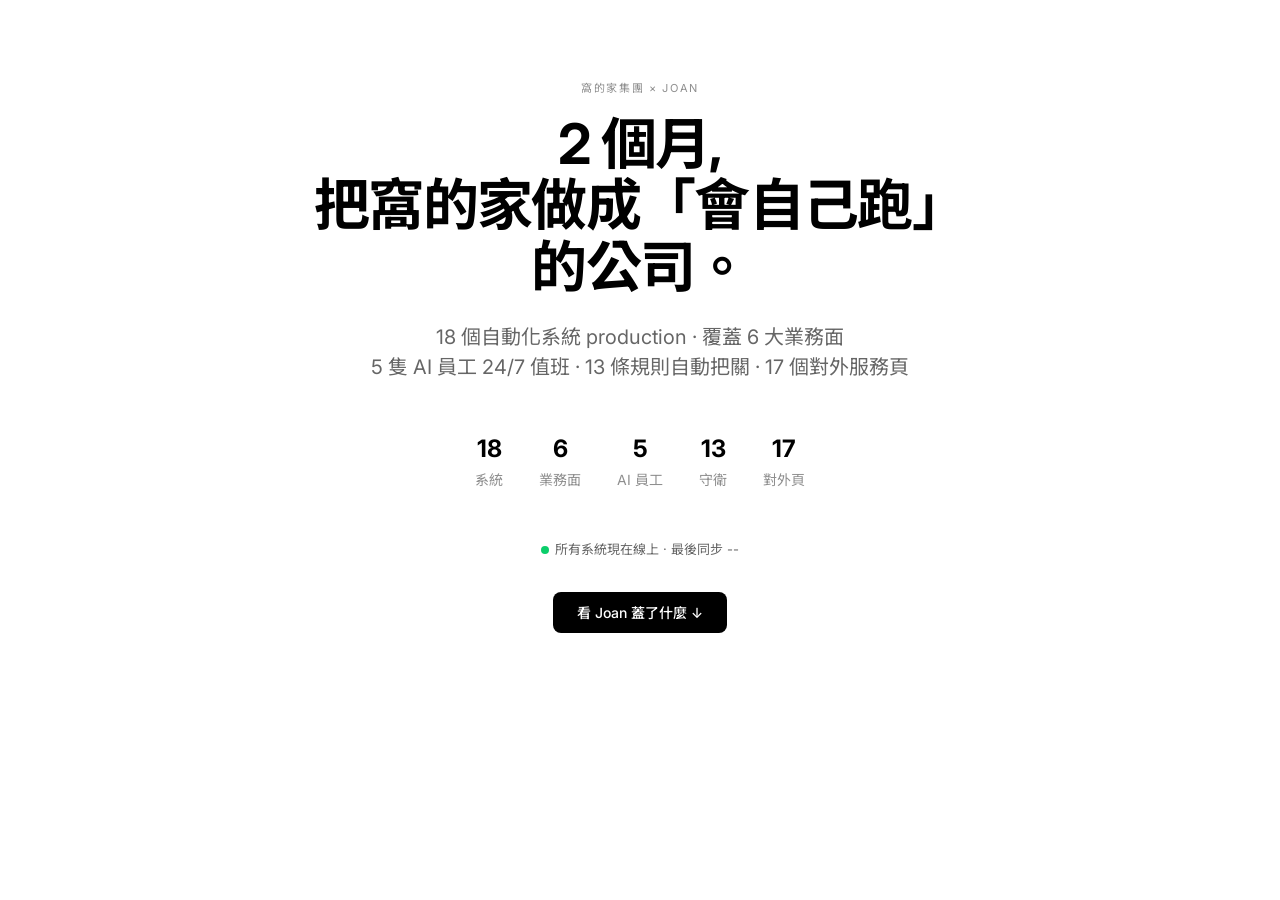
==== index.html @ 57a59235 "feat: hero section" ====
<!DOCTYPE html>
<html lang="zh-Hant">
<head>
  <meta charset="UTF-8" />
  <meta name="viewport" content="width=device-width, initial-scale=1.0" />
  <title>窩的家 × Joan — 2 個月把窩的家做成會自己跑的公司</title>
  <link rel="preconnect" href="https://fonts.googleapis.com" />
  <link rel="preconnect" href="https://fonts.gstatic.com" crossorigin />
  <link
    href="https://fonts.googleapis.com/css2?family=Inter:wght@400;500;600;700&family=Noto+Sans+TC:wght@400;500;700&display=swap"
    rel="stylesheet"
  />
  <link rel="stylesheet" href="assets/style.css" />
</head>
<body>

  <!-- ======================================================
       Section 1: Hero — 敘事開場
       ====================================================== -->
  <section id="hero">
    <div class="hero">
      <div class="kicker">窩的家集團 × Joan</div>
      <h1>2 個月,<br/>把窩的家做成「會自己跑」的公司。</h1>
      <p class="lead">
        18 個自動化系統 production · 覆蓋 6 大業務面<br/>
        5 隻 AI 員工 24/7 值班 · 13 條規則自動把關 · 17 個對外服務頁
      </p>
      <div class="hero-stats">
        <span><strong>18</strong> 系統</span>
        <span><strong>6</strong> 業務面</span>
        <span><strong>5</strong> AI 員工</span>
        <span><strong>13</strong> 守衛</span>
        <span><strong>17</strong> 對外頁</span>
      </div>
      <div class="hero-status" id="hero-status">
        <span class="dot dot-green"></span>所有系統現在線上 · 最後同步 <span id="last-sync">--</span>
      </div>
      <a href="#business-grid" class="cta-primary">看 Joan 蓋了什麼 ↓</a>
    </div>
  </section>

  <!-- ======================================================
       Section 2: Business Grid — 18 套系統分類展示
       ====================================================== -->
  <section id="business-grid">
    <!-- Task 3 fills this section -->
  </section>

  <!-- ======================================================
       Section 3: Ecosystem Map — 系統串接關係圖
       ====================================================== -->
  <section id="ecosystem-map">
    <!-- Task 4 fills this section -->
  </section>

  <!-- ======================================================
       Section 4: Core Infrastructure — 底層基礎設施說明
       ====================================================== -->
  <section id="core-infra">
    <!-- Task 5 fills this section -->
  </section>

  <!-- ======================================================
       Section 5: Timeline + Footer — 時間軸與頁尾
       ====================================================== -->
  <section id="timeline-footer">
    <!-- Task 6/7 fills this section -->
  </section>

  <script src="assets/app.js" defer></script>
</body>
</html>
---- assets/style.css ----
/* ============================================================
   Vercel Design Tokens — joan-automation-showcase
   ============================================================ */
:root {
  --bg-white: #FFFFFF;
  --bg-gray-50: #FAFAFA;
  --border: #EAEAEA;
  --text-muted: #8F8F8F;
  --text-light: #666666;
  --text-main: #171717;
  --text-emphasis: #000000;
  --accent: #0070F3;
  --success: #0CCE6B;
  --warning: #F5A623;
  --dark-bg: #0A0A0A;
  --dark-card: #1A1A1A;
  --dark-border: #2A2A2A;
}

/* ============================================================
   Reset
   ============================================================ */
* {
  box-sizing: border-box;
  margin: 0;
  padding: 0;
}

/* ============================================================
   Base
   ============================================================ */
body {
  font-family: 'Inter', 'Noto Sans TC', 'PingFang TC', sans-serif;
  color: var(--text-main);
  background: var(--bg-white);
  line-height: 1.6;
}

/* ============================================================
   Hero Section
   ============================================================ */
.hero { padding: 80px 60px; text-align: center; max-width: 800px; margin: 0 auto; }
.hero .kicker { font-size: 11px; letter-spacing: 0.15em; color: var(--text-muted); text-transform: uppercase; margin-bottom: 16px; }
.hero h1 { font-size: 56px; line-height: 1.1; letter-spacing: -0.03em; color: var(--text-emphasis); margin-bottom: 24px; font-weight: 700; }
.hero .lead { font-size: 20px; color: var(--text-light); margin-bottom: 48px; line-height: 1.5; }
.hero-stats { display: inline-flex; gap: 36px; font-size: 14px; color: var(--text-muted); margin-bottom: 48px; flex-wrap: wrap; justify-content: center; }
.hero-stats strong { color: var(--text-emphasis); font-size: 24px; display: block; }
.hero-status { font-size: 13px; color: var(--text-light); margin-bottom: 40px; }
.dot { display: inline-block; width: 8px; height: 8px; border-radius: 50%; margin-right: 6px; }
.dot-green { background: var(--success); }
.cta-primary { background: var(--text-emphasis); color: white; padding: 12px 24px; border-radius: 8px; text-decoration: none; font-size: 14px; font-weight: 500; }
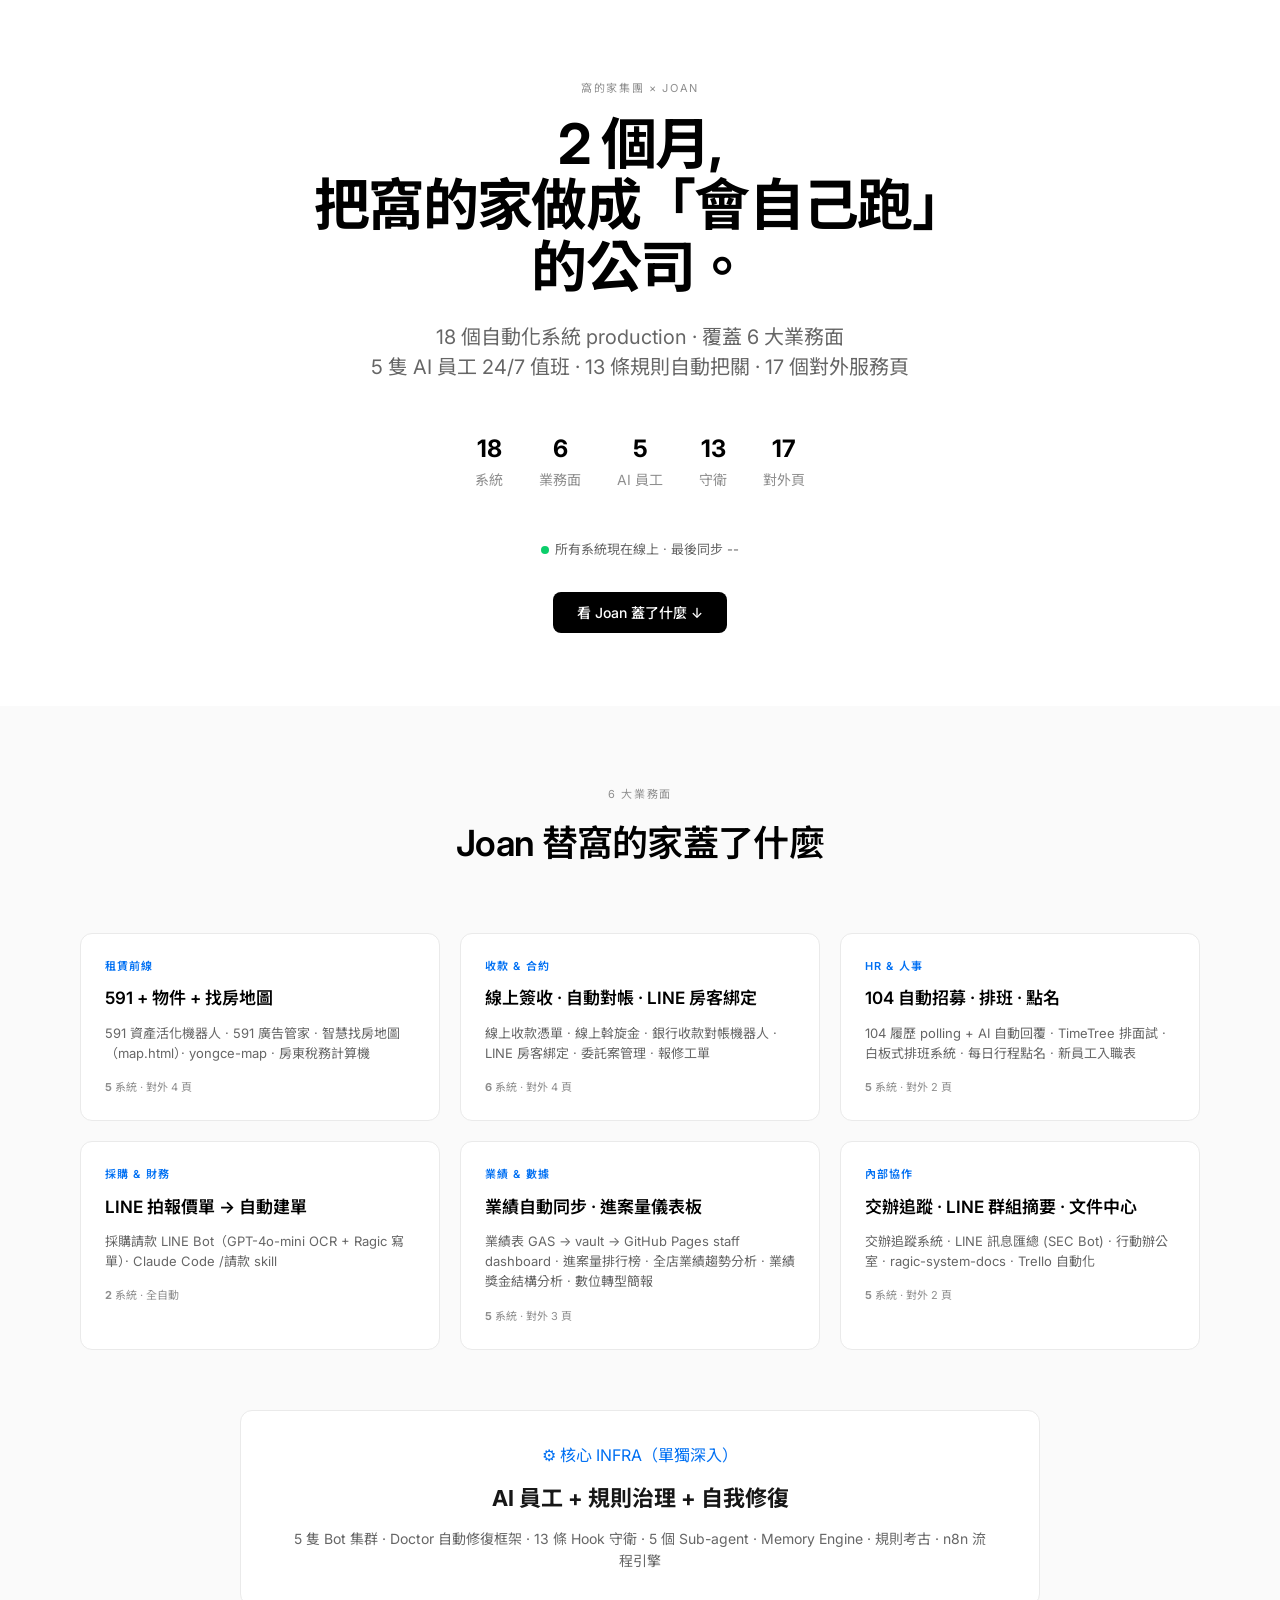
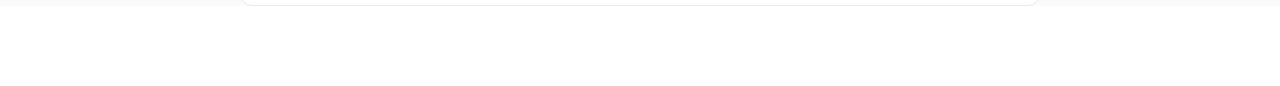
==== commit 223b1e08: "feat: 6 業務面 grid section Add section#business-grid with 6 biz-cards (rental/payment/hr/purchase/ per" ====
--- a/index.html
+++ b/index.html
@@ -42,8 +42,62 @@
   <!-- ======================================================
        Section 2: Business Grid — 18 套系統分類展示
        ====================================================== -->
-  <section id="business-grid">
-    <!-- Task 3 fills this section -->
+  <section id="business-grid" class="bg-gray-50">
+    <div class="section-header">
+      <div class="kicker">6 大業務面</div>
+      <h2>Joan 替窩的家蓋了什麼</h2>
+    </div>
+    <div class="grid-3col">
+
+      <a href="pages/rental.html" class="biz-card">
+        <div class="biz-label">租賃前線</div>
+        <h3>591 + 物件 + 找房地圖</h3>
+        <p>591 資產活化機器人 · 591 廣告管家 · 智慧找房地圖（map.html）· yongce-map · 房東稅務計算機</p>
+        <div class="biz-meta"><strong>5</strong> 系統 · 對外 4 頁</div>
+      </a>
+
+      <a href="pages/payment.html" class="biz-card">
+        <div class="biz-label">收款 &amp; 合約</div>
+        <h3>線上簽收 · 自動對帳 · LINE 房客綁定</h3>
+        <p>線上收款憑單 · 線上斡旋金 · 銀行收款對帳機器人 · LINE 房客綁定 · 委託案管理 · 報修工單</p>
+        <div class="biz-meta"><strong>6</strong> 系統 · 對外 4 頁</div>
+      </a>
+
+      <a href="pages/hr.html" class="biz-card">
+        <div class="biz-label">HR &amp; 人事</div>
+        <h3>104 自動招募 · 排班 · 點名</h3>
+        <p>104 履歷 polling + AI 自動回覆 · TimeTree 排面試 · 白板式排班系統 · 每日行程點名 · 新員工入職表</p>
+        <div class="biz-meta"><strong>5</strong> 系統 · 對外 2 頁</div>
+      </a>
+
+      <a href="pages/purchase.html" class="biz-card">
+        <div class="biz-label">採購 &amp; 財務</div>
+        <h3>LINE 拍報價單 → 自動建單</h3>
+        <p>採購請款 LINE Bot（GPT-4o-mini OCR + Ragic 寫單）· Claude Code /請款 skill</p>
+        <div class="biz-meta"><strong>2</strong> 系統 · 全自動</div>
+      </a>
+
+      <a href="pages/performance.html" class="biz-card">
+        <div class="biz-label">業績 &amp; 數據</div>
+        <h3>業績自動同步 · 進案量儀表板</h3>
+        <p>業績表 GAS → vault → GitHub Pages staff dashboard · 進案量排行榜 · 全店業績趨勢分析 · 業績獎金結構分析 · 數位轉型簡報</p>
+        <div class="biz-meta"><strong>5</strong> 系統 · 對外 3 頁</div>
+      </a>
+
+      <a href="pages/collab.html" class="biz-card">
+        <div class="biz-label">內部協作</div>
+        <h3>交辦追蹤 · LINE 群組摘要 · 文件中心</h3>
+        <p>交辦追蹤系統 · LINE 訊息匯總 (SEC Bot) · 行動辦公室 · ragic-system-docs · Trello 自動化</p>
+        <div class="biz-meta"><strong>5</strong> 系統 · 對外 2 頁</div>
+      </a>
+
+    </div>
+
+    <div class="infra-callout">
+      <div class="kicker accent">⚙ 核心 INFRA（單獨深入）</div>
+      <h3>AI 員工 + 規則治理 + 自我修復</h3>
+      <p>5 隻 Bot 集群 · Doctor 自動修復框架 · 13 條 Hook 守衛 · 5 個 Sub-agent · Memory Engine · 規則考古 · n8n 流程引擎</p>
+    </div>
   </section>
 
   <!-- ======================================================
--- a/assets/style.css
+++ b/assets/style.css
@@ -49,3 +49,22 @@
 .dot { display: inline-block; width: 8px; height: 8px; border-radius: 50%; margin-right: 6px; }
 .dot-green { background: var(--success); }
 .cta-primary { background: var(--text-emphasis); color: white; padding: 12px 24px; border-radius: 8px; text-decoration: none; font-size: 14px; font-weight: 500; }
+
+/* ============================================================
+   Business Grid Section
+   ============================================================ */
+.bg-gray-50 { background: var(--bg-gray-50); }
+.section-header { text-align: center; margin-bottom: 60px; padding-top: 80px; }
+.section-header .kicker { font-size: 11px; letter-spacing: 0.15em; color: var(--text-muted); text-transform: uppercase; margin-bottom: 12px; }
+.section-header h2 { font-size: 36px; letter-spacing: -0.02em; color: var(--text-emphasis); font-weight: 600; }
+.grid-3col { display: grid; grid-template-columns: repeat(3, 1fr); gap: 20px; max-width: 1200px; margin: 0 auto; padding: 0 40px; }
+.biz-card { background: var(--bg-white); border: 1px solid var(--border); border-radius: 12px; padding: 24px; text-decoration: none; color: inherit; transition: all 0.2s; display: block; }
+.biz-card:hover { box-shadow: 0 8px 24px rgba(0,0,0,0.06); transform: translateY(-2px); }
+.biz-label { font-size: 11px; letter-spacing: 0.1em; color: var(--accent); text-transform: uppercase; font-weight: 600; margin-bottom: 10px; }
+.biz-card h3 { font-size: 17px; color: var(--text-emphasis); margin-bottom: 10px; font-weight: 600; }
+.biz-card p { font-size: 13px; color: var(--text-light); line-height: 1.55; margin-bottom: 16px; }
+.biz-meta { font-size: 11px; color: var(--text-muted); }
+.infra-callout { max-width: 800px; margin: 60px auto 80px auto; padding: 32px 48px; background: var(--bg-white); border: 1px solid var(--border); border-radius: 12px; text-align: center; }
+.infra-callout .accent { color: var(--accent); }
+.infra-callout h3 { font-size: 22px; margin: 12px 0; }
+.infra-callout p { font-size: 14px; color: var(--text-light); }
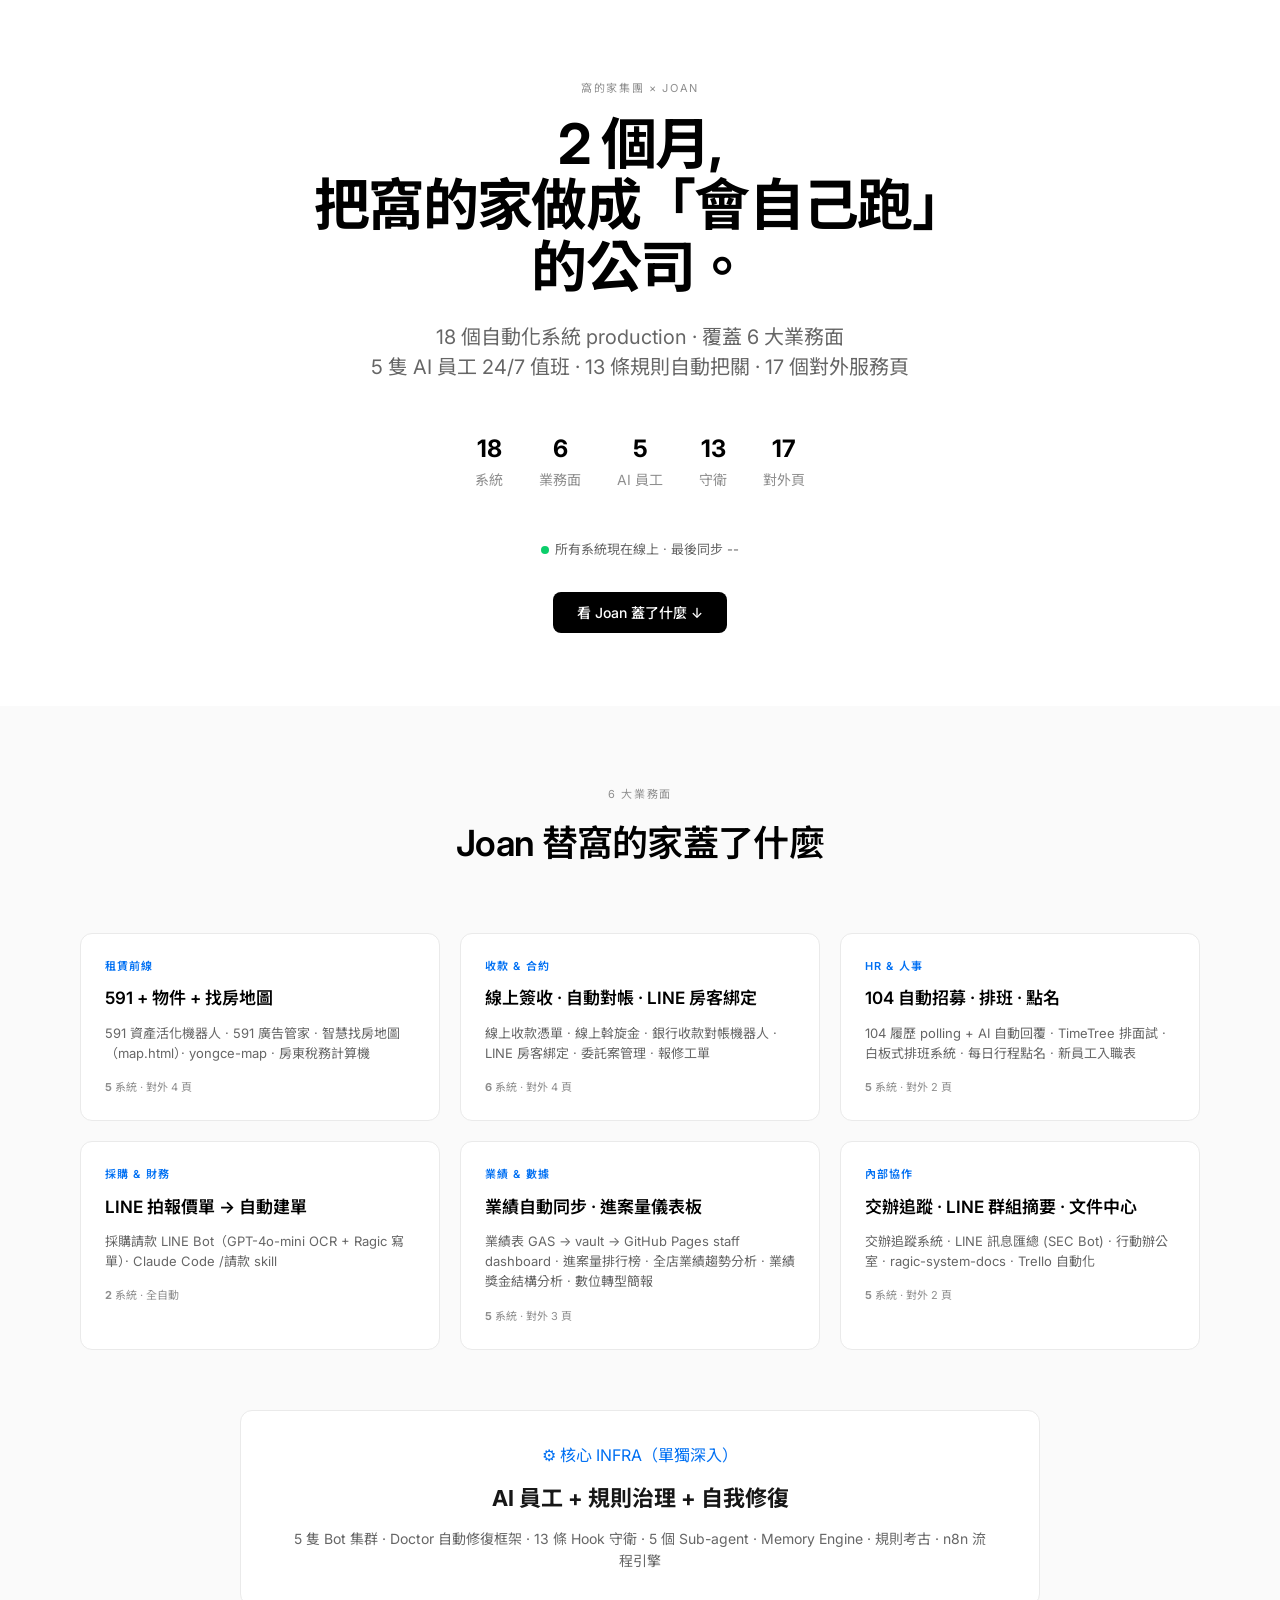
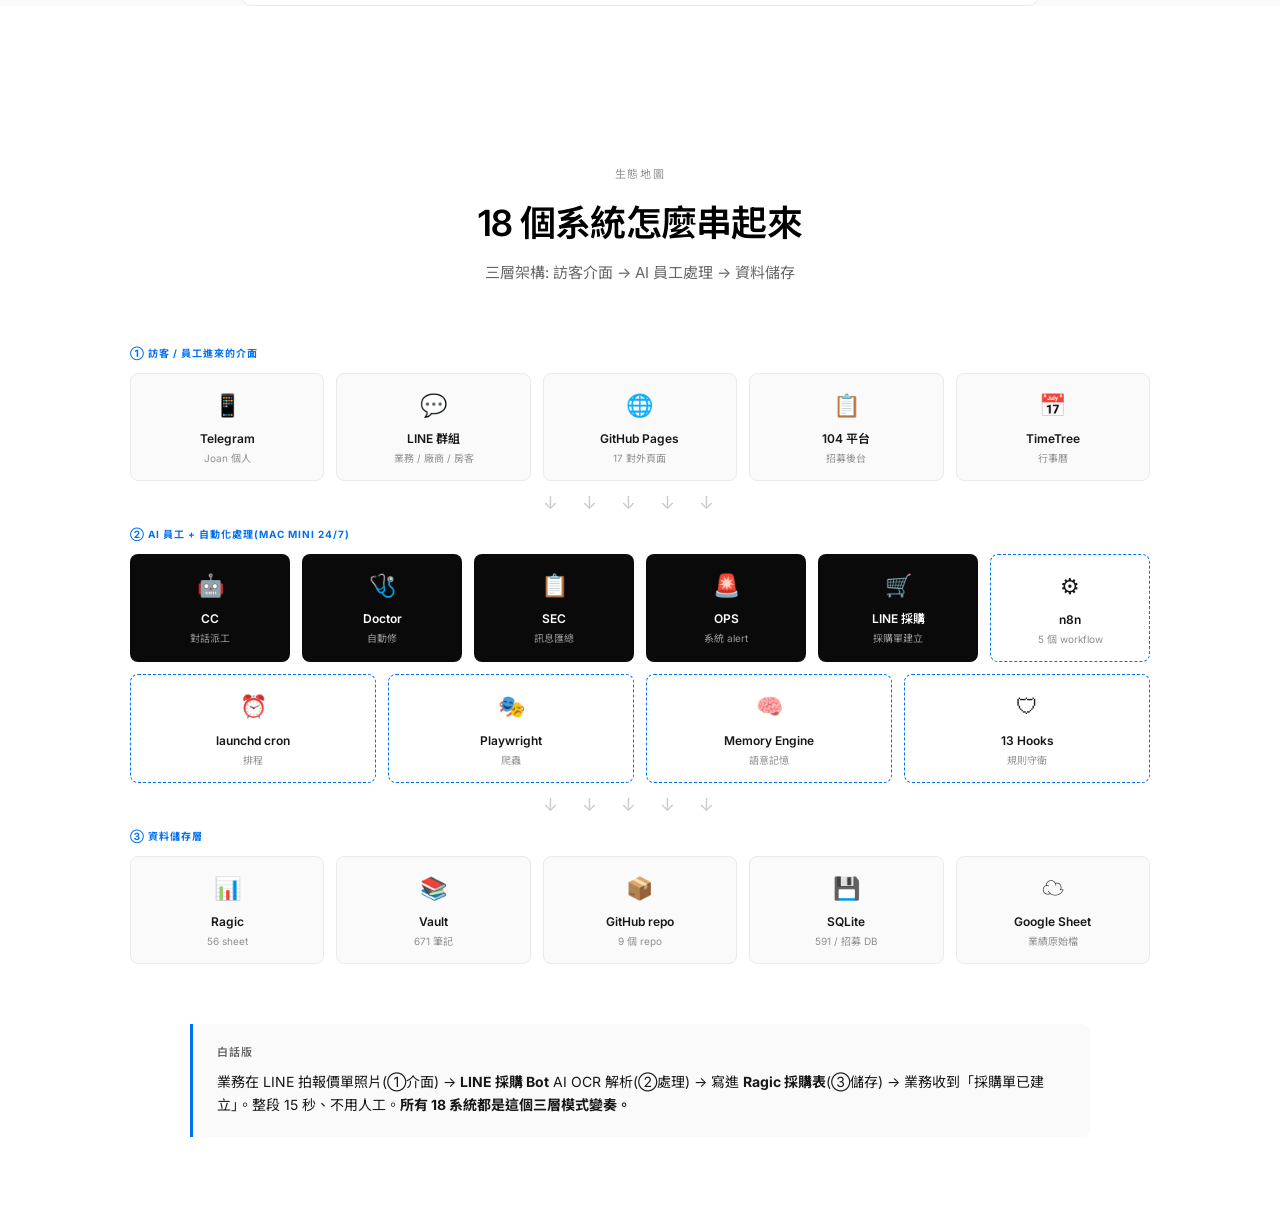
==== commit 7ac23672: "feat: 生態地圖 section（三層架構）" ====
--- a/index.html
+++ b/index.html
@@ -104,7 +104,60 @@
        Section 3: Ecosystem Map — 系統串接關係圖
        ====================================================== -->
   <section id="ecosystem-map">
-    <!-- Task 4 fills this section -->
+    <div class="section-header">
+      <div class="kicker">生態地圖</div>
+      <h2>18 個系統怎麼串起來</h2>
+      <p class="section-sub">三層架構: 訪客介面 → AI 員工處理 → 資料儲存</p>
+    </div>
+
+    <div class="ecosys-layer">
+      <div class="layer-label">① 訪客 / 員工進來的介面</div>
+      <div class="grid-5col">
+        <div class="node light"><div class="icon">📱</div><div class="name">Telegram</div><div class="desc">Joan 個人</div></div>
+        <div class="node light"><div class="icon">💬</div><div class="name">LINE 群組</div><div class="desc">業務 / 廠商 / 房客</div></div>
+        <div class="node light"><div class="icon">🌐</div><div class="name">GitHub Pages</div><div class="desc">17 對外頁面</div></div>
+        <div class="node light"><div class="icon">📋</div><div class="name">104 平台</div><div class="desc">招募後台</div></div>
+        <div class="node light"><div class="icon">📅</div><div class="name">TimeTree</div><div class="desc">行事曆</div></div>
+      </div>
+    </div>
+
+    <div class="layer-arrow">↓↓↓↓↓</div>
+
+    <div class="ecosys-layer">
+      <div class="layer-label">② AI 員工 + 自動化處理(Mac Mini 24/7)</div>
+      <div class="grid-6col">
+        <div class="node dark"><div class="icon">🤖</div><div class="name">CC</div><div class="desc">對話派工</div></div>
+        <div class="node dark"><div class="icon">🩺</div><div class="name">Doctor</div><div class="desc">自動修</div></div>
+        <div class="node dark"><div class="icon">📋</div><div class="name">SEC</div><div class="desc">訊息匯總</div></div>
+        <div class="node dark"><div class="icon">🚨</div><div class="name">OPS</div><div class="desc">系統 alert</div></div>
+        <div class="node dark"><div class="icon">🛒</div><div class="name">LINE 採購</div><div class="desc">採購單建立</div></div>
+        <div class="node dashed"><div class="icon">⚙</div><div class="name">n8n</div><div class="desc">5 個 workflow</div></div>
+      </div>
+      <div class="grid-4col" style="margin-top:12px">
+        <div class="node dashed"><div class="icon">⏰</div><div class="name">launchd cron</div><div class="desc">排程</div></div>
+        <div class="node dashed"><div class="icon">🎭</div><div class="name">Playwright</div><div class="desc">爬蟲</div></div>
+        <div class="node dashed"><div class="icon">🧠</div><div class="name">Memory Engine</div><div class="desc">語意記憶</div></div>
+        <div class="node dashed"><div class="icon">🛡</div><div class="name">13 Hooks</div><div class="desc">規則守衛</div></div>
+      </div>
+    </div>
+
+    <div class="layer-arrow">↓↓↓↓↓</div>
+
+    <div class="ecosys-layer">
+      <div class="layer-label">③ 資料儲存層</div>
+      <div class="grid-5col">
+        <div class="node light"><div class="icon">📊</div><div class="name">Ragic</div><div class="desc">56 sheet</div></div>
+        <div class="node light"><div class="icon">📚</div><div class="name">Vault</div><div class="desc">671 筆記</div></div>
+        <div class="node light"><div class="icon">📦</div><div class="name">GitHub repo</div><div class="desc">9 個 repo</div></div>
+        <div class="node light"><div class="icon">💾</div><div class="name">SQLite</div><div class="desc">591 / 招募 DB</div></div>
+        <div class="node light"><div class="icon">☁</div><div class="name">Google Sheet</div><div class="desc">業績原始檔</div></div>
+      </div>
+    </div>
+
+    <div class="example-callout">
+      <div class="kicker">白話版</div>
+      <p>業務在 LINE 拍報價單照片(①介面) → <strong>LINE 採購 Bot</strong> AI OCR 解析(②處理) → 寫進 <strong>Ragic 採購表</strong>(③儲存) → 業務收到「採購單已建立」。整段 15 秒、不用人工。<strong>所有 18 系統都是這個三層模式變奏。</strong></p>
+    </div>
   </section>
 
   <!-- ======================================================
--- a/assets/style.css
+++ b/assets/style.css
@@ -68,3 +68,25 @@
 .infra-callout .accent { color: var(--accent); }
 .infra-callout h3 { font-size: 22px; margin: 12px 0; }
 .infra-callout p { font-size: 14px; color: var(--text-light); }
+
+/* ============================================================
+   Ecosystem Map Section
+   ============================================================ */
+.ecosys-layer { max-width: 1100px; margin: 0 auto 8px auto; padding: 0 40px; }
+.layer-label { font-size: 10px; letter-spacing: 0.1em; color: var(--accent); text-transform: uppercase; font-weight: 700; margin-bottom: 12px; }
+.grid-5col { display: grid; grid-template-columns: repeat(5, 1fr); gap: 12px; }
+.grid-6col { display: grid; grid-template-columns: repeat(6, 1fr); gap: 12px; }
+.grid-4col { display: grid; grid-template-columns: repeat(4, 1fr); gap: 12px; }
+.node { border-radius: 8px; padding: 14px; text-align: center; }
+.node.light { background: var(--bg-gray-50); border: 1px solid var(--border); }
+.node.dark { background: var(--dark-bg); color: white; }
+.node.dashed { background: var(--bg-white); border: 1px dashed var(--accent); }
+.node .icon { font-size: 22px; }
+.node .name { font-size: 12px; font-weight: 600; margin-top: 6px; }
+.node .desc { font-size: 10px; color: var(--text-muted); margin-top: 2px; }
+.node.dark .desc { color: #999; }
+.layer-arrow { text-align: center; color: #ccc; font-size: 18px; letter-spacing: 24px; margin: 8px 0; }
+.example-callout { max-width: 900px; margin: 60px auto 80px auto; background: var(--bg-gray-50); border-left: 3px solid var(--accent); padding: 20px 24px; border-radius: 0 8px 8px 0; }
+.example-callout .kicker { font-size: 11px; letter-spacing: 0.08em; color: var(--text-light); text-transform: uppercase; font-weight: 600; margin-bottom: 8px; }
+.example-callout p { font-size: 14px; color: var(--text-main); line-height: 1.7; }
+.section-sub { font-size: 15px; color: var(--text-light); margin-top: 8px; }
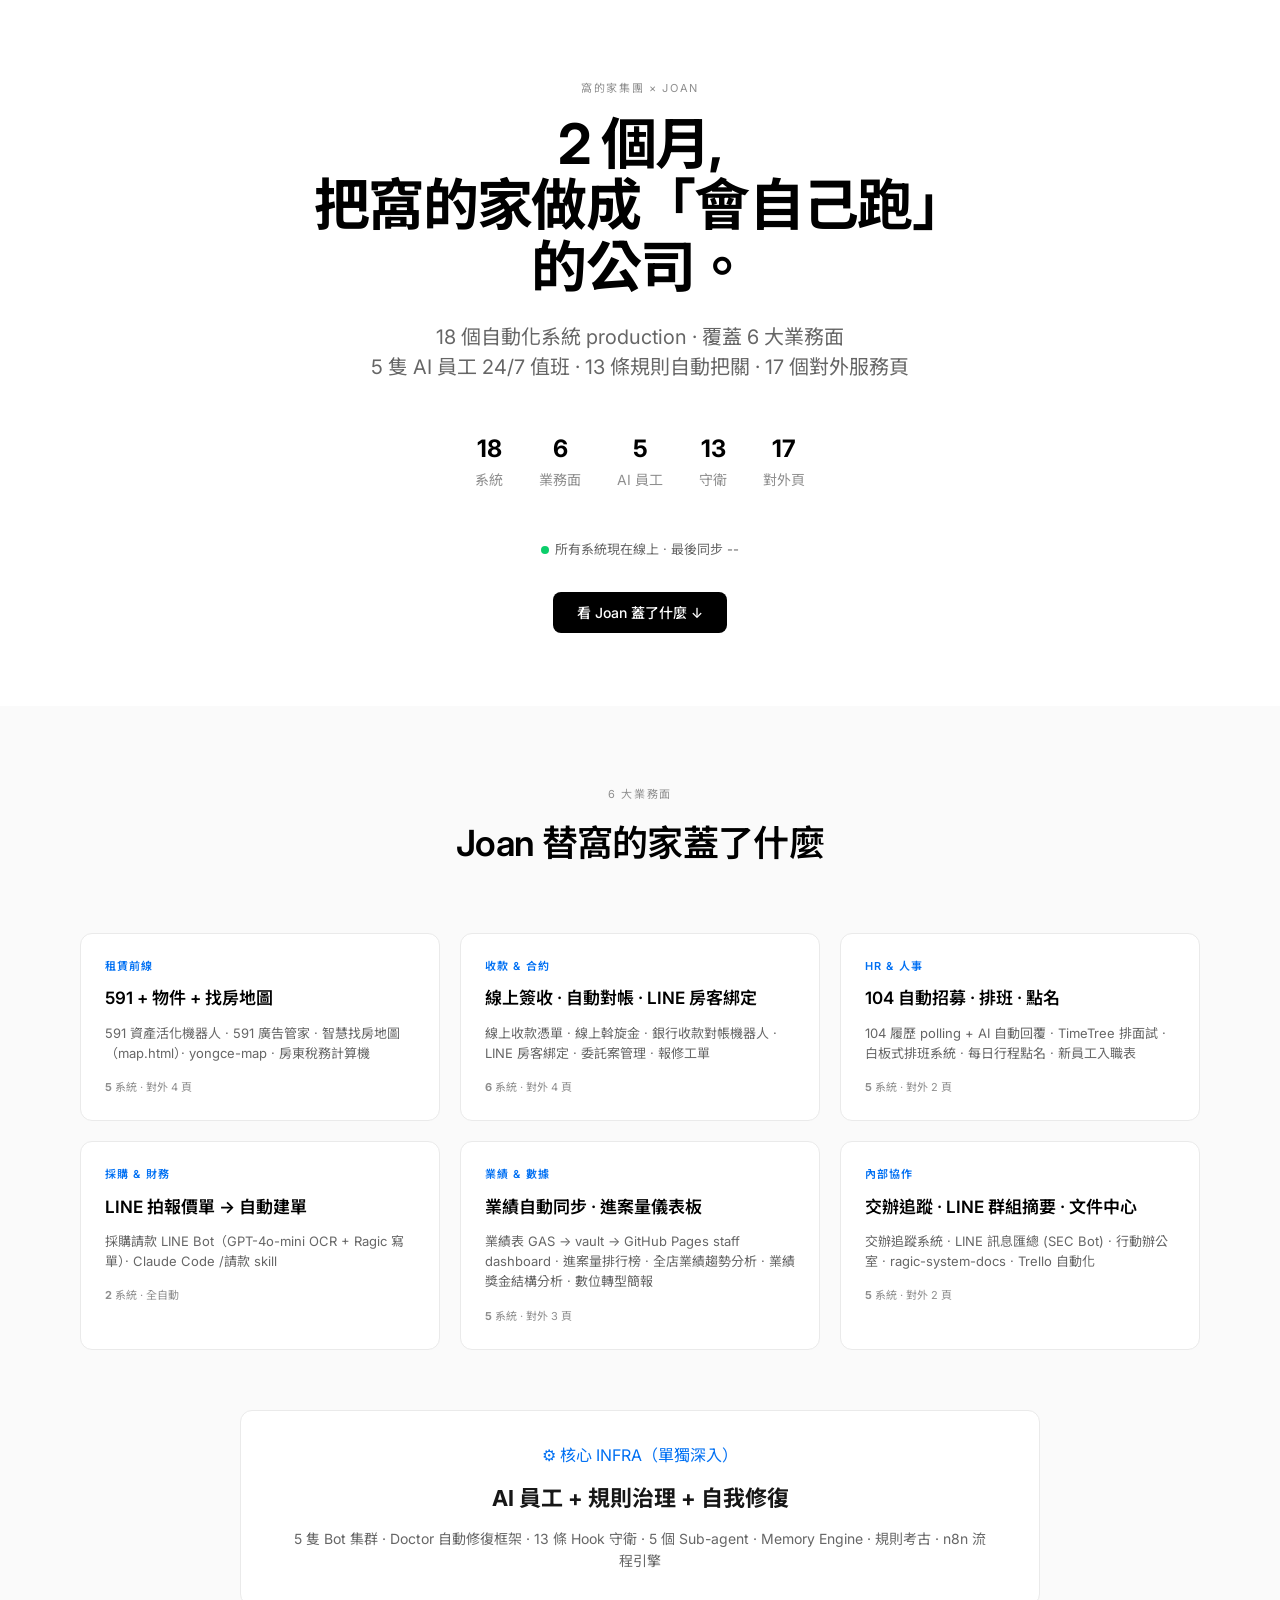
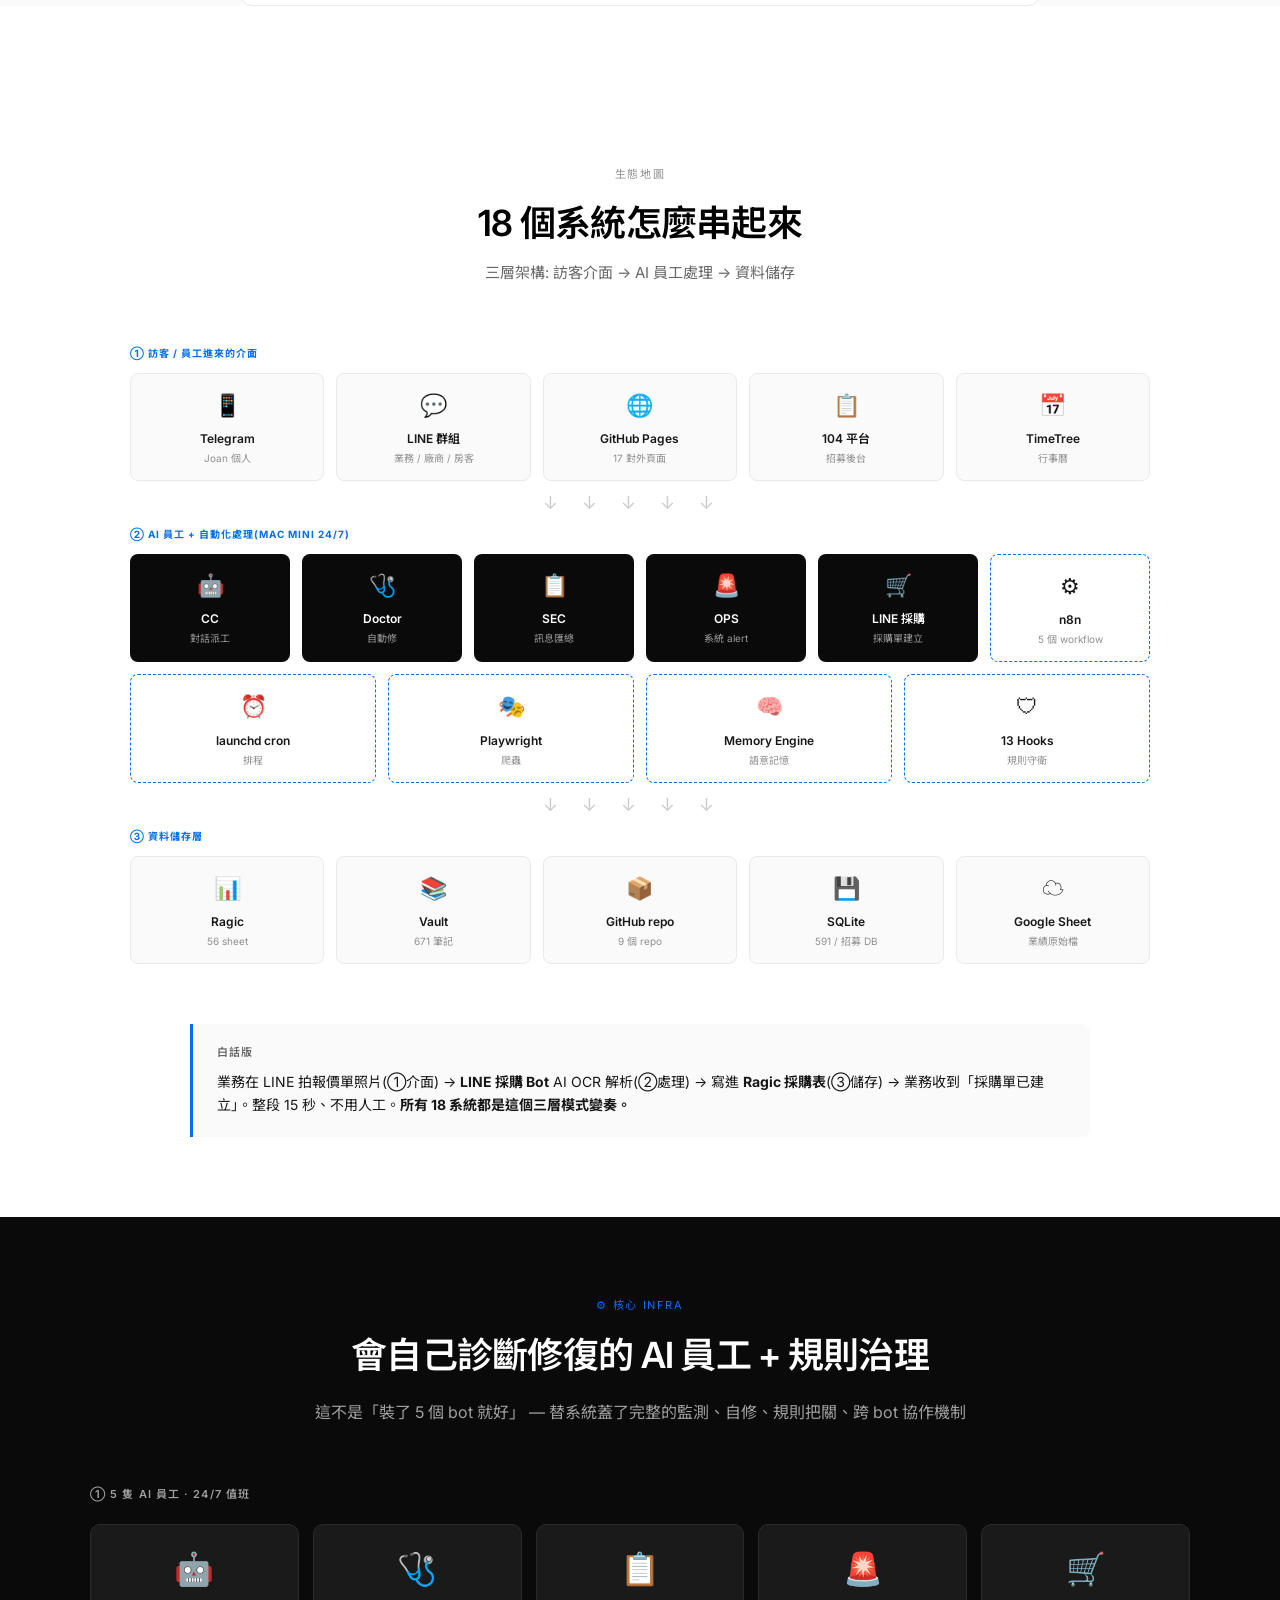
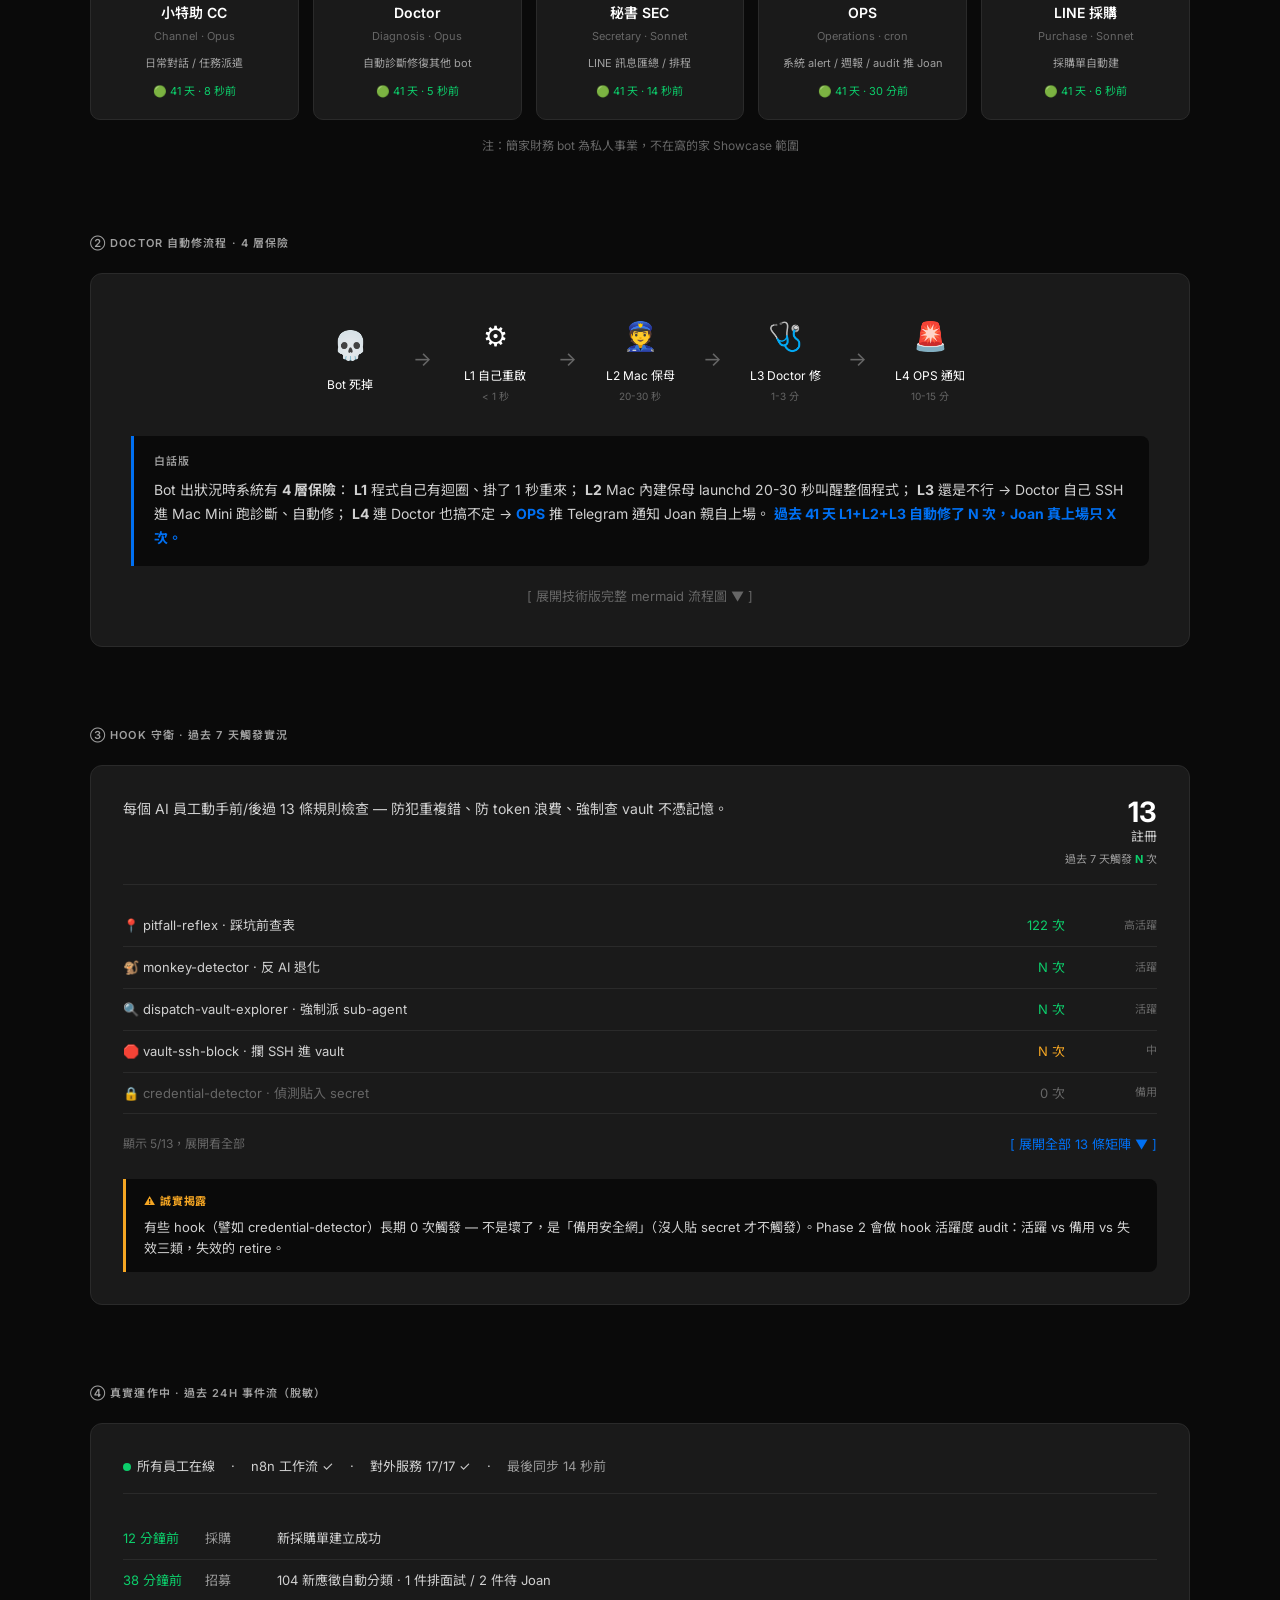
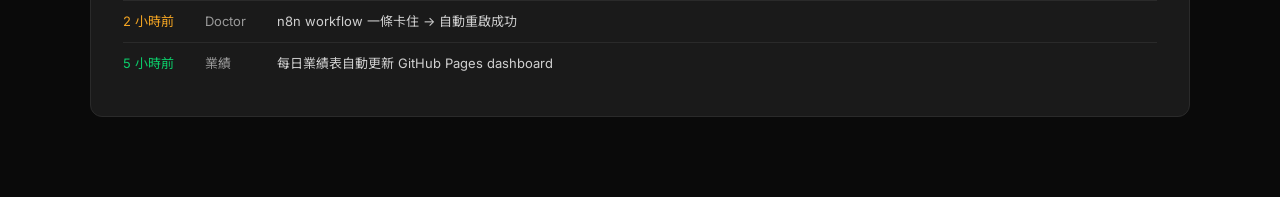
==== commit c3c4b902: "feat: 暗色核心 Infra section（4 子區塊）" ====
--- a/index.html
+++ b/index.html
@@ -163,8 +163,209 @@
   <!-- ======================================================
        Section 4: Core Infrastructure — 底層基礎設施說明
        ====================================================== -->
-  <section id="core-infra">
-    <!-- Task 5 fills this section -->
+  <section id="core-infra" class="core-infra">
+    <div class="infra-section-header">
+      <div class="kicker infra-kicker">⚙ 核心 INFRA</div>
+      <h2 class="infra-title">會自己診斷修復的 AI 員工 + 規則治理</h2>
+      <p class="infra-subtitle">這不是「裝了 5 個 bot 就好」 — 替系統蓋了完整的監測、自修、規則把關、跨 bot 協作機制</p>
+    </div>
+
+    <!-- ① 5 隻 AI 員工 · 24/7 值班 -->
+    <div class="infra-block">
+      <div class="infra-block-label">① 5 隻 AI 員工 · 24/7 值班</div>
+      <div class="worker-grid">
+
+        <div class="worker-card">
+          <div class="worker-emoji">🤖</div>
+          <div class="worker-name">小特助 CC</div>
+          <div class="worker-role">Channel · Opus</div>
+          <div class="worker-desc">日常對話 / 任務派遣</div>
+          <div class="worker-status">🟢 41 天 · 8 秒前</div>
+        </div>
+
+        <div class="worker-card">
+          <div class="worker-emoji">🩺</div>
+          <div class="worker-name">Doctor</div>
+          <div class="worker-role">Diagnosis · Opus</div>
+          <div class="worker-desc">自動診斷修復其他 bot</div>
+          <div class="worker-status">🟢 41 天 · 5 秒前</div>
+        </div>
+
+        <div class="worker-card">
+          <div class="worker-emoji">📋</div>
+          <div class="worker-name">秘書 SEC</div>
+          <div class="worker-role">Secretary · Sonnet</div>
+          <div class="worker-desc">LINE 訊息匯總 / 排程</div>
+          <div class="worker-status">🟢 41 天 · 14 秒前</div>
+        </div>
+
+        <div class="worker-card">
+          <div class="worker-emoji">🚨</div>
+          <div class="worker-name">OPS</div>
+          <div class="worker-role">Operations · cron</div>
+          <div class="worker-desc">系統 alert / 週報 / audit 推 Joan</div>
+          <div class="worker-status">🟢 41 天 · 30 分前</div>
+        </div>
+
+        <div class="worker-card">
+          <div class="worker-emoji">🛒</div>
+          <div class="worker-name">LINE 採購</div>
+          <div class="worker-role">Purchase · Sonnet</div>
+          <div class="worker-desc">採購單自動建</div>
+          <div class="worker-status">🟢 41 天 · 6 秒前</div>
+        </div>
+
+      </div>
+      <div class="worker-note">注：簡家財務 bot 為私人事業，不在窩的家 Showcase 範圍</div>
+    </div>
+
+    <!-- ② Doctor 自動修流程 · 4 層保險 -->
+    <div class="infra-block">
+      <div class="infra-block-label">② Doctor 自動修流程 · 4 層保險</div>
+      <div class="doctor-flow">
+        <div class="doctor-flow-steps">
+
+          <div class="flow-step">
+            <div class="flow-icon">💀</div>
+            <div class="flow-name">Bot 死掉</div>
+          </div>
+          <div class="flow-arrow">→</div>
+          <div class="flow-step">
+            <div class="flow-icon">⚙</div>
+            <div class="flow-name">L1 自己重啟</div>
+            <div class="flow-time">&lt; 1 秒</div>
+          </div>
+          <div class="flow-arrow">→</div>
+          <div class="flow-step">
+            <div class="flow-icon">👮</div>
+            <div class="flow-name">L2 Mac 保母</div>
+            <div class="flow-time">20-30 秒</div>
+          </div>
+          <div class="flow-arrow">→</div>
+          <div class="flow-step">
+            <div class="flow-icon">🩺</div>
+            <div class="flow-name">L3 Doctor 修</div>
+            <div class="flow-time">1-3 分</div>
+          </div>
+          <div class="flow-arrow">→</div>
+          <div class="flow-step">
+            <div class="flow-icon">🚨</div>
+            <div class="flow-name">L4 OPS 通知</div>
+            <div class="flow-time">10-15 分</div>
+          </div>
+
+        </div>
+
+        <div class="doctor-callout">
+          <div class="callout-label">白話版</div>
+          Bot 出狀況時系統有 <strong>4 層保險</strong>：
+          <strong>L1</strong> 程式自己有迴圈、掛了 1 秒重來；
+          <strong>L2</strong> Mac 內建保母 launchd 20-30 秒叫醒整個程式；
+          <strong>L3</strong> 還是不行 → Doctor 自己 SSH 進 Mac Mini 跑診斷、自動修；
+          <strong>L4</strong> 連 Doctor 也搞不定 → <strong class="accent-text">OPS</strong> 推 Telegram 通知 Joan 親自上場。
+          <strong class="accent-text">過去 41 天 L1+L2+L3 自動修了 N 次，Joan 真上場只 X 次。</strong>
+        </div>
+
+        <div class="expand-hint">[ 展開技術版完整 mermaid 流程圖 ▼ ]</div>
+      </div>
+    </div>
+
+    <!-- ③ Hook 守衛 · 過去 7 天觸發實況 -->
+    <div class="infra-block">
+      <div class="infra-block-label">③ Hook 守衛 · 過去 7 天觸發實況</div>
+      <div class="hook-section">
+
+        <div class="hook-section-top">
+          <p class="hook-desc">每個 AI 員工動手前/後過 13 條規則檢查 — 防犯重複錯、防 token 浪費、強制查 vault 不憑記憶。</p>
+          <div class="hook-count-box">
+            <div class="hook-count-num">13</div>
+            <div class="hook-count-label">註冊</div>
+            <div class="hook-count-sub">過去 7 天觸發 <strong class="success-text">N</strong> 次</div>
+          </div>
+        </div>
+
+        <div class="hook-list">
+          <div class="hook-row">
+            <span class="hook-name">📍 pitfall-reflex · 踩坑前查表</span>
+            <span class="hook-hits success-text">122 次</span>
+            <span class="hook-level">高活躍</span>
+          </div>
+          <div class="hook-row">
+            <span class="hook-name">🐒 monkey-detector · 反 AI 退化</span>
+            <span class="hook-hits success-text">N 次</span>
+            <span class="hook-level">活躍</span>
+          </div>
+          <div class="hook-row">
+            <span class="hook-name">🔍 dispatch-vault-explorer · 強制派 sub-agent</span>
+            <span class="hook-hits success-text">N 次</span>
+            <span class="hook-level">活躍</span>
+          </div>
+          <div class="hook-row">
+            <span class="hook-name">🛑 vault-ssh-block · 攔 SSH 進 vault</span>
+            <span class="hook-hits warning-text">N 次</span>
+            <span class="hook-level">中</span>
+          </div>
+          <div class="hook-row hook-row-dim">
+            <span class="hook-name">🔒 credential-detector · 偵測貼入 secret</span>
+            <span class="hook-hits">0 次</span>
+            <span class="hook-level">備用</span>
+          </div>
+        </div>
+
+        <div class="hook-footer">
+          <span>顯示 5/13，展開看全部</span>
+          <span class="expand-hint">[ 展開全部 13 條矩陣 ▼ ]</span>
+        </div>
+
+        <div class="hook-warning">
+          <strong class="warning-label">⚠ 誠實揭露</strong>
+          有些 hook（譬如 credential-detector）長期 0 次觸發 — 不是壞了，是「備用安全網」（沒人貼 secret 才不觸發）。Phase 2 會做 hook 活躍度 audit：活躍 vs 備用 vs 失效三類，失效的 retire。
+        </div>
+
+      </div>
+    </div>
+
+    <!-- ④ 真實運作中 · 過去 24h 事件流（脫敏） -->
+    <div class="infra-block infra-block-last">
+      <div class="infra-block-label">④ 真實運作中 · 過去 24h 事件流（脫敏）</div>
+      <div class="heartbeat-section">
+
+        <div class="heartbeat-status-bar">
+          <span><span class="dot dot-green"></span>所有員工在線</span>
+          <span>·</span>
+          <span>n8n 工作流 ✓</span>
+          <span>·</span>
+          <span>對外服務 17/17 ✓</span>
+          <span>·</span>
+          <span class="muted-text">最後同步 14 秒前</span>
+        </div>
+
+        <div class="event-list">
+          <div class="event-row">
+            <span class="event-time success-text">12 分鐘前</span>
+            <span class="event-source">採購</span>
+            <span class="event-desc">新採購單建立成功</span>
+          </div>
+          <div class="event-row">
+            <span class="event-time success-text">38 分鐘前</span>
+            <span class="event-source">招募</span>
+            <span class="event-desc">104 新應徵自動分類 · 1 件排面試 / 2 件待 Joan</span>
+          </div>
+          <div class="event-row">
+            <span class="event-time warning-text">2 小時前</span>
+            <span class="event-source">Doctor</span>
+            <span class="event-desc">n8n workflow 一條卡住 → 自動重啟成功</span>
+          </div>
+          <div class="event-row event-row-last">
+            <span class="event-time success-text">5 小時前</span>
+            <span class="event-source">業績</span>
+            <span class="event-desc">每日業績表自動更新 GitHub Pages dashboard</span>
+          </div>
+        </div>
+
+      </div>
+    </div>
+
   </section>
 
   <!-- ======================================================
--- a/assets/style.css
+++ b/assets/style.css
@@ -90,3 +90,312 @@
 .example-callout .kicker { font-size: 11px; letter-spacing: 0.08em; color: var(--text-light); text-transform: uppercase; font-weight: 600; margin-bottom: 8px; }
 .example-callout p { font-size: 14px; color: var(--text-main); line-height: 1.7; }
 .section-sub { font-size: 15px; color: var(--text-light); margin-top: 8px; }
+
+/* ============================================================
+   Core Infra Section (Section 4) — 暗色底
+   ============================================================ */
+
+/* Section 容器 */
+.core-infra {
+  background: var(--dark-bg);
+  color: #fff;
+  padding: 80px 40px;
+}
+
+/* 標題區 */
+.infra-section-header {
+  text-align: center;
+  margin-bottom: 60px;
+}
+.infra-kicker {
+  font-size: 11px;
+  letter-spacing: 0.15em;
+  color: var(--accent);
+  text-transform: uppercase;
+  margin-bottom: 12px;
+}
+.infra-title {
+  font-size: 36px;
+  letter-spacing: -0.02em;
+  color: #fff;
+  margin: 0 0 16px 0;
+  font-weight: 600;
+}
+.infra-subtitle {
+  font-size: 16px;
+  color: #a0a0a0;
+  max-width: 680px;
+  margin: 0 auto;
+}
+
+/* 每個子區塊容器 */
+.infra-block {
+  max-width: 1100px;
+  margin: 0 auto 80px auto;
+}
+.infra-block-last {
+  margin-bottom: 0;
+}
+.infra-block-label {
+  font-size: 11px;
+  color: #a0a0a0;
+  letter-spacing: 0.1em;
+  text-transform: uppercase;
+  font-weight: 600;
+  margin-bottom: 20px;
+}
+
+/* ① Worker Grid */
+.worker-grid {
+  display: grid;
+  grid-template-columns: repeat(5, 1fr);
+  gap: 14px;
+}
+.worker-card {
+  background: var(--dark-card);
+  border: 1px solid var(--dark-border);
+  border-radius: 10px;
+  padding: 18px;
+  text-align: center;
+}
+.worker-emoji {
+  font-size: 32px;
+  margin-bottom: 8px;
+}
+.worker-name {
+  font-size: 14px;
+  font-weight: 600;
+  color: #fff;
+  margin-bottom: 4px;
+}
+.worker-role {
+  font-size: 11px;
+  color: #666;
+  margin-bottom: 10px;
+}
+.worker-desc {
+  font-size: 11px;
+  color: #a0a0a0;
+  line-height: 1.4;
+}
+.worker-status {
+  margin-top: 12px;
+  font-size: 11px;
+  color: var(--success);
+}
+.worker-note {
+  margin-top: 16px;
+  font-size: 12px;
+  color: #666;
+  text-align: center;
+}
+
+/* ② Doctor Flow */
+.doctor-flow {
+  background: var(--dark-card);
+  border: 1px solid var(--dark-border);
+  border-radius: 12px;
+  padding: 40px;
+}
+.doctor-flow-steps {
+  display: flex;
+  align-items: center;
+  justify-content: center;
+  gap: 18px;
+  margin-bottom: 32px;
+  flex-wrap: wrap;
+}
+.flow-step {
+  text-align: center;
+  min-width: 90px;
+}
+.flow-icon {
+  font-size: 28px;
+}
+.flow-name {
+  margin-top: 8px;
+  font-size: 12px;
+  color: #fff;
+}
+.flow-time {
+  font-size: 10px;
+  color: #666;
+  margin-top: 2px;
+}
+.flow-arrow {
+  color: #666;
+  font-size: 20px;
+}
+.doctor-callout {
+  background: var(--dark-bg);
+  border-left: 3px solid var(--accent);
+  border-radius: 0 8px 8px 0;
+  padding: 16px 20px;
+  font-size: 14px;
+  color: #d0d0d0;
+  line-height: 1.7;
+}
+.callout-label {
+  font-size: 11px;
+  letter-spacing: 0.08em;
+  color: #999;
+  text-transform: uppercase;
+  font-weight: 600;
+  margin-bottom: 8px;
+}
+.accent-text {
+  color: var(--accent);
+}
+.expand-hint {
+  margin-top: 20px;
+  text-align: center;
+  font-size: 13px;
+  color: #666;
+  cursor: default;
+}
+
+/* ③ Hook Section */
+.hook-section {
+  background: var(--dark-card);
+  border: 1px solid var(--dark-border);
+  border-radius: 12px;
+  padding: 32px;
+}
+.hook-section-top {
+  display: flex;
+  justify-content: space-between;
+  align-items: flex-start;
+  margin-bottom: 20px;
+  padding-bottom: 16px;
+  border-bottom: 1px solid var(--dark-border);
+  gap: 32px;
+}
+.hook-desc {
+  font-size: 14px;
+  color: #d0d0d0;
+  line-height: 1.6;
+  flex: 1;
+}
+.hook-count-box {
+  text-align: right;
+  white-space: nowrap;
+}
+.hook-count-num {
+  font-size: 28px;
+  font-weight: 700;
+  color: #fff;
+  line-height: 1;
+}
+.hook-count-label {
+  font-size: 13px;
+  color: #d0d0d0;
+}
+.hook-count-sub {
+  font-size: 11px;
+  color: #999;
+  margin-top: 4px;
+}
+.hook-list {
+  font-size: 13px;
+  color: #d0d0d0;
+}
+.hook-row {
+  display: grid;
+  grid-template-columns: 1fr 80px 80px;
+  gap: 12px;
+  padding: 10px 0;
+  border-bottom: 1px solid var(--dark-border);
+  align-items: center;
+}
+.hook-row-dim {
+  color: #666;
+}
+.hook-name {
+  /* flex-fill */
+}
+.hook-hits {
+  text-align: right;
+}
+.hook-level {
+  text-align: right;
+  font-size: 11px;
+  color: #666;
+}
+.hook-footer {
+  display: flex;
+  justify-content: space-between;
+  margin-top: 20px;
+  font-size: 12px;
+  color: #666;
+}
+.hook-footer .expand-hint {
+  margin-top: 0;
+  text-align: right;
+  color: var(--accent);
+}
+.hook-warning {
+  margin-top: 24px;
+  background: var(--dark-bg);
+  border-left: 3px solid var(--warning);
+  border-radius: 0 8px 8px 0;
+  padding: 14px 18px;
+  font-size: 13px;
+  color: #d0d0d0;
+  line-height: 1.6;
+}
+.warning-label {
+  color: var(--warning);
+  font-size: 11px;
+  letter-spacing: 0.08em;
+  text-transform: uppercase;
+  display: block;
+  margin-bottom: 6px;
+}
+.success-text { color: var(--success); }
+.warning-text { color: var(--warning); }
+
+/* ④ Heartbeat Section */
+.heartbeat-section {
+  background: var(--dark-card);
+  border: 1px solid var(--dark-border);
+  border-radius: 12px;
+  padding: 32px;
+}
+.heartbeat-status-bar {
+  display: flex;
+  gap: 16px;
+  font-size: 13px;
+  color: #d0d0d0;
+  margin-bottom: 24px;
+  padding-bottom: 16px;
+  border-bottom: 1px solid var(--dark-border);
+  flex-wrap: wrap;
+  align-items: center;
+}
+.muted-text { color: #999; }
+.event-list {
+  font-size: 13px;
+  color: #d0d0d0;
+}
+.event-row {
+  padding: 10px 0;
+  border-bottom: 1px solid var(--dark-border);
+  display: flex;
+  gap: 12px;
+  align-items: baseline;
+}
+.event-row-last {
+  border-bottom: none;
+}
+.event-time {
+  width: 70px;
+  flex-shrink: 0;
+}
+.event-source {
+  width: 60px;
+  flex-shrink: 0;
+  color: #999;
+}
+.event-desc {
+  flex: 1;
+}
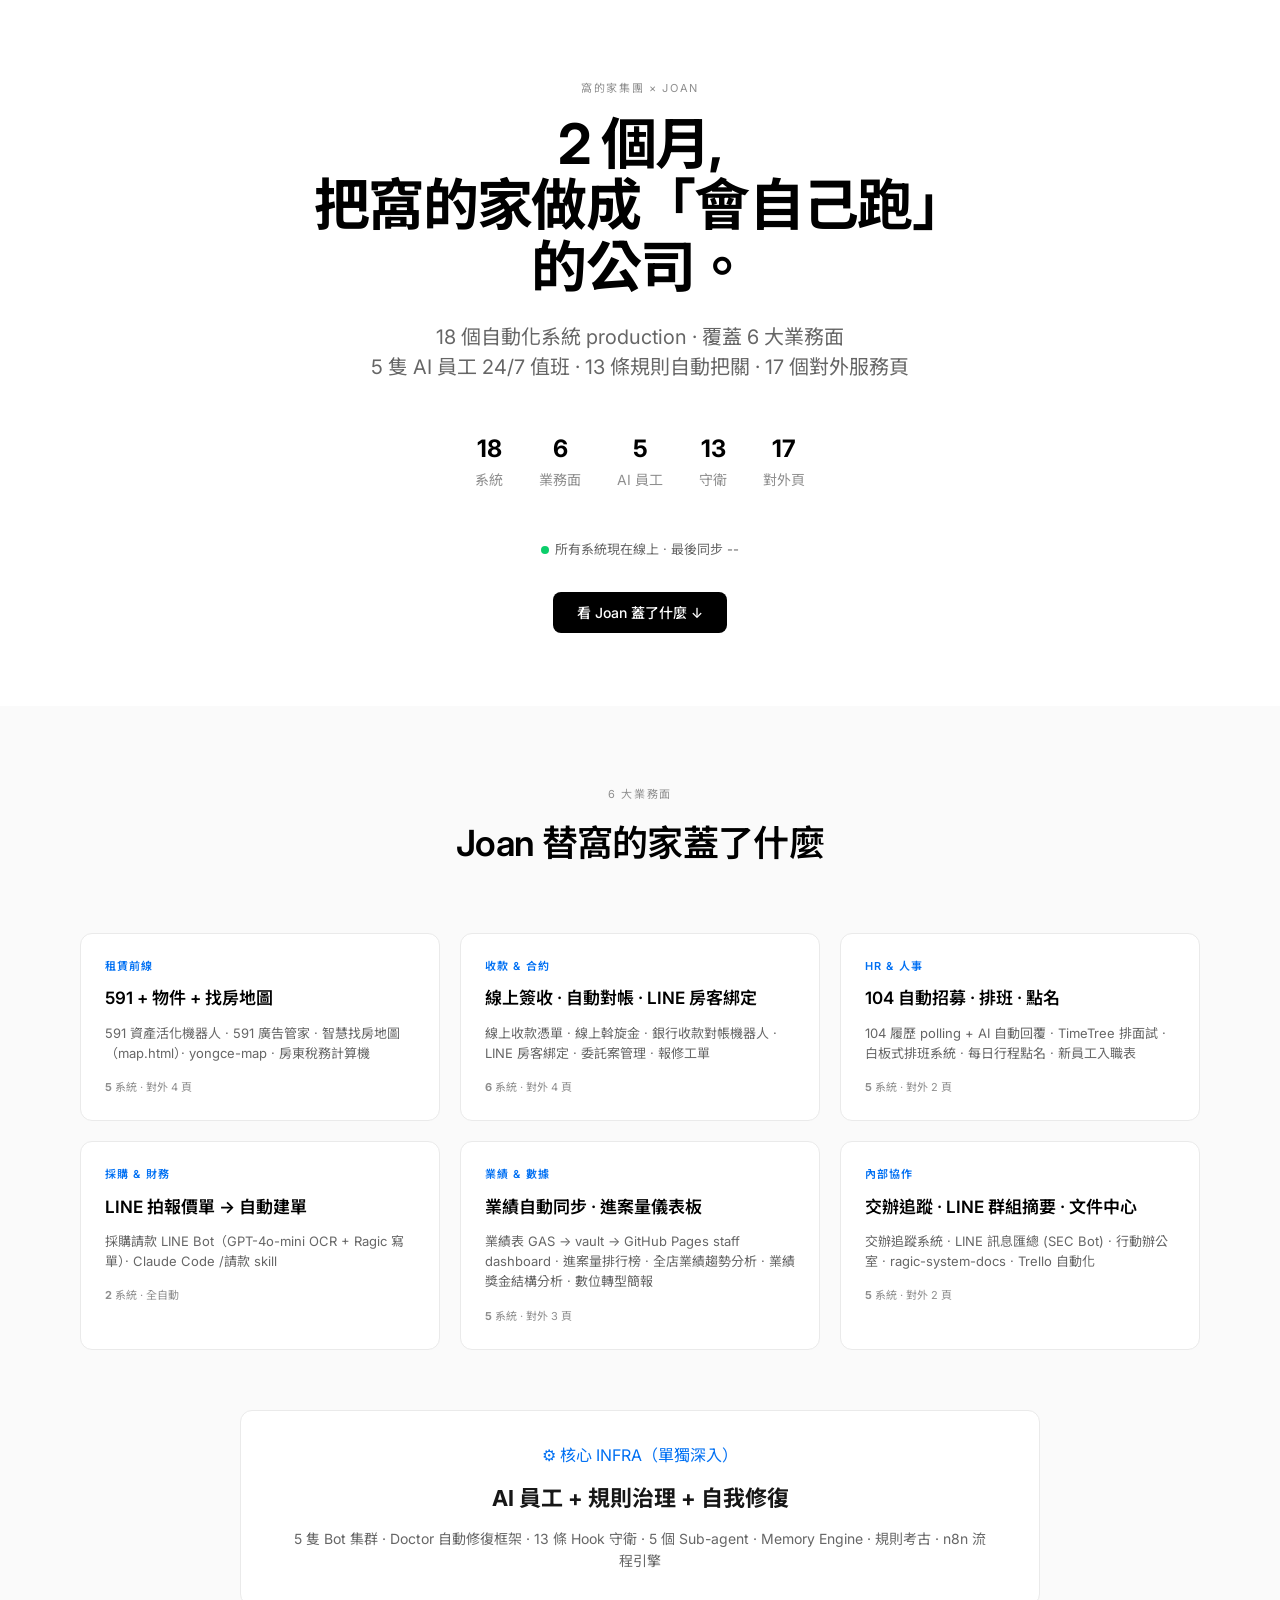
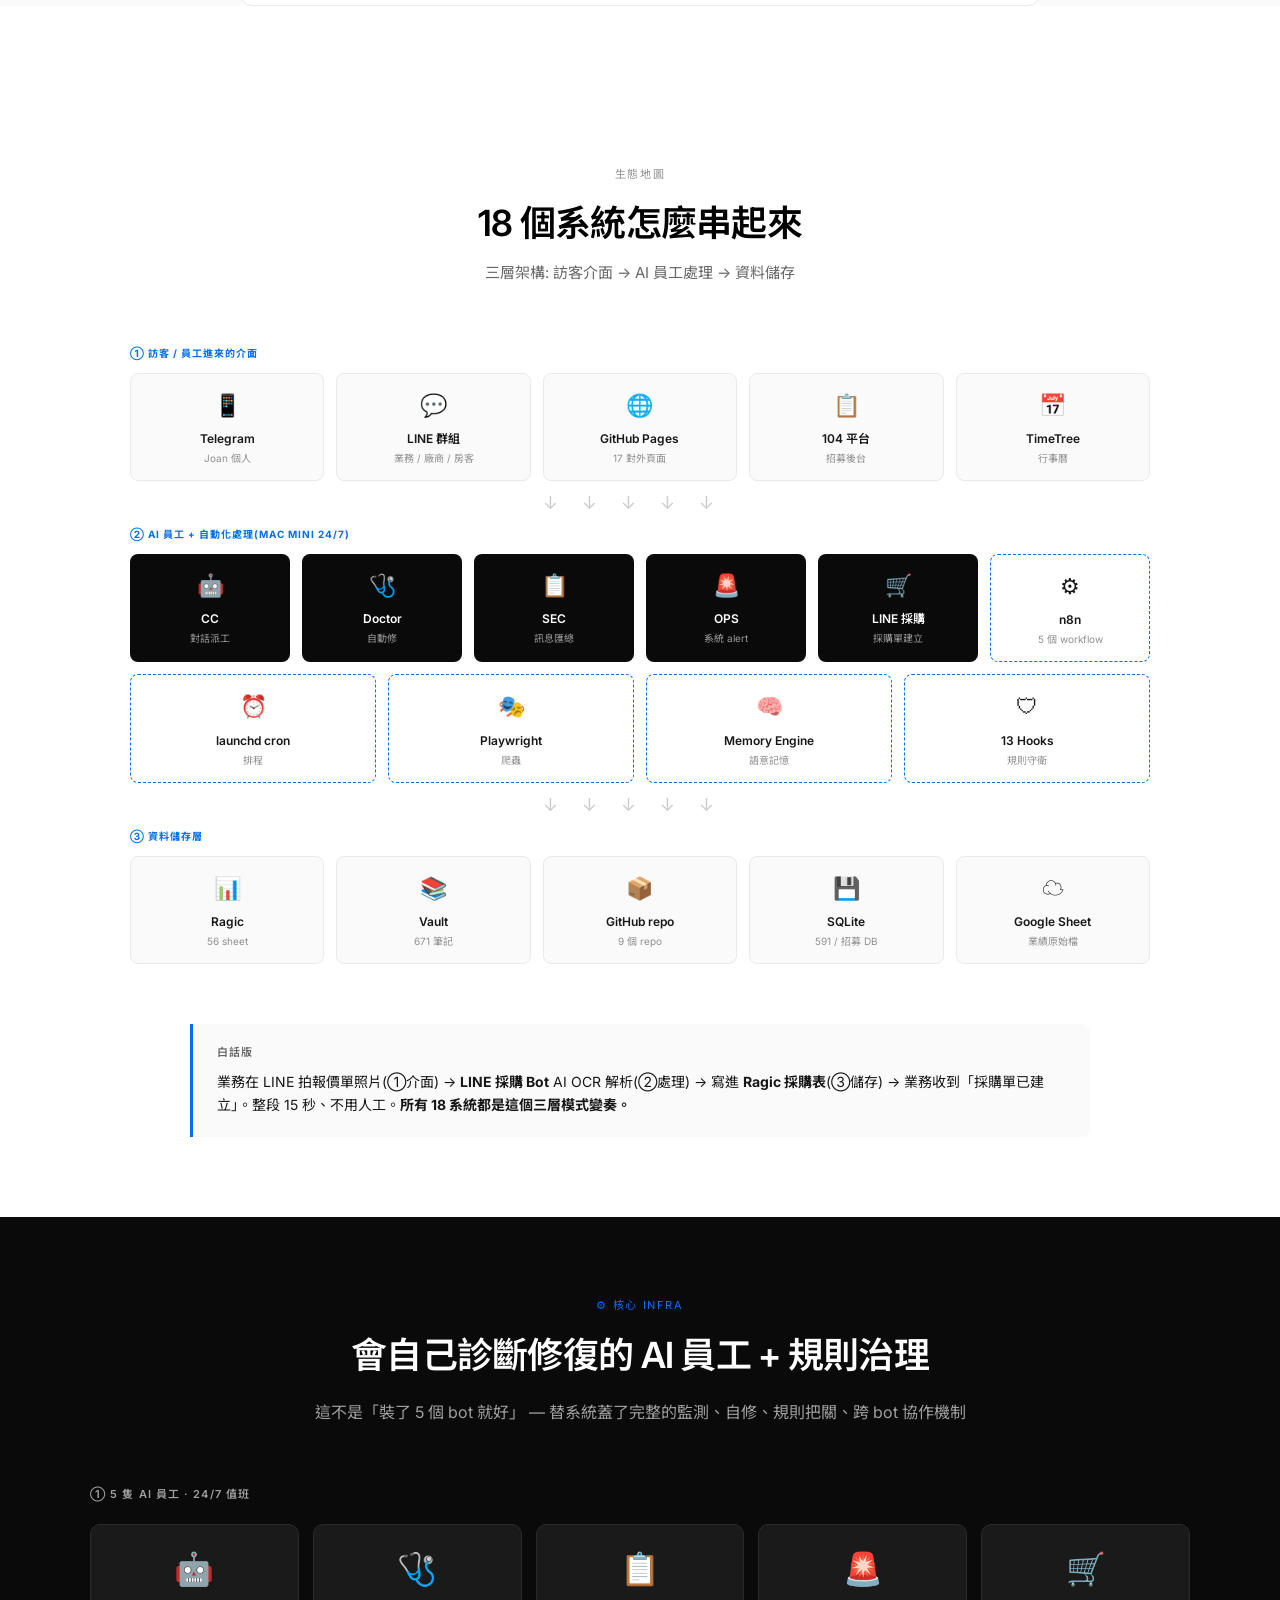
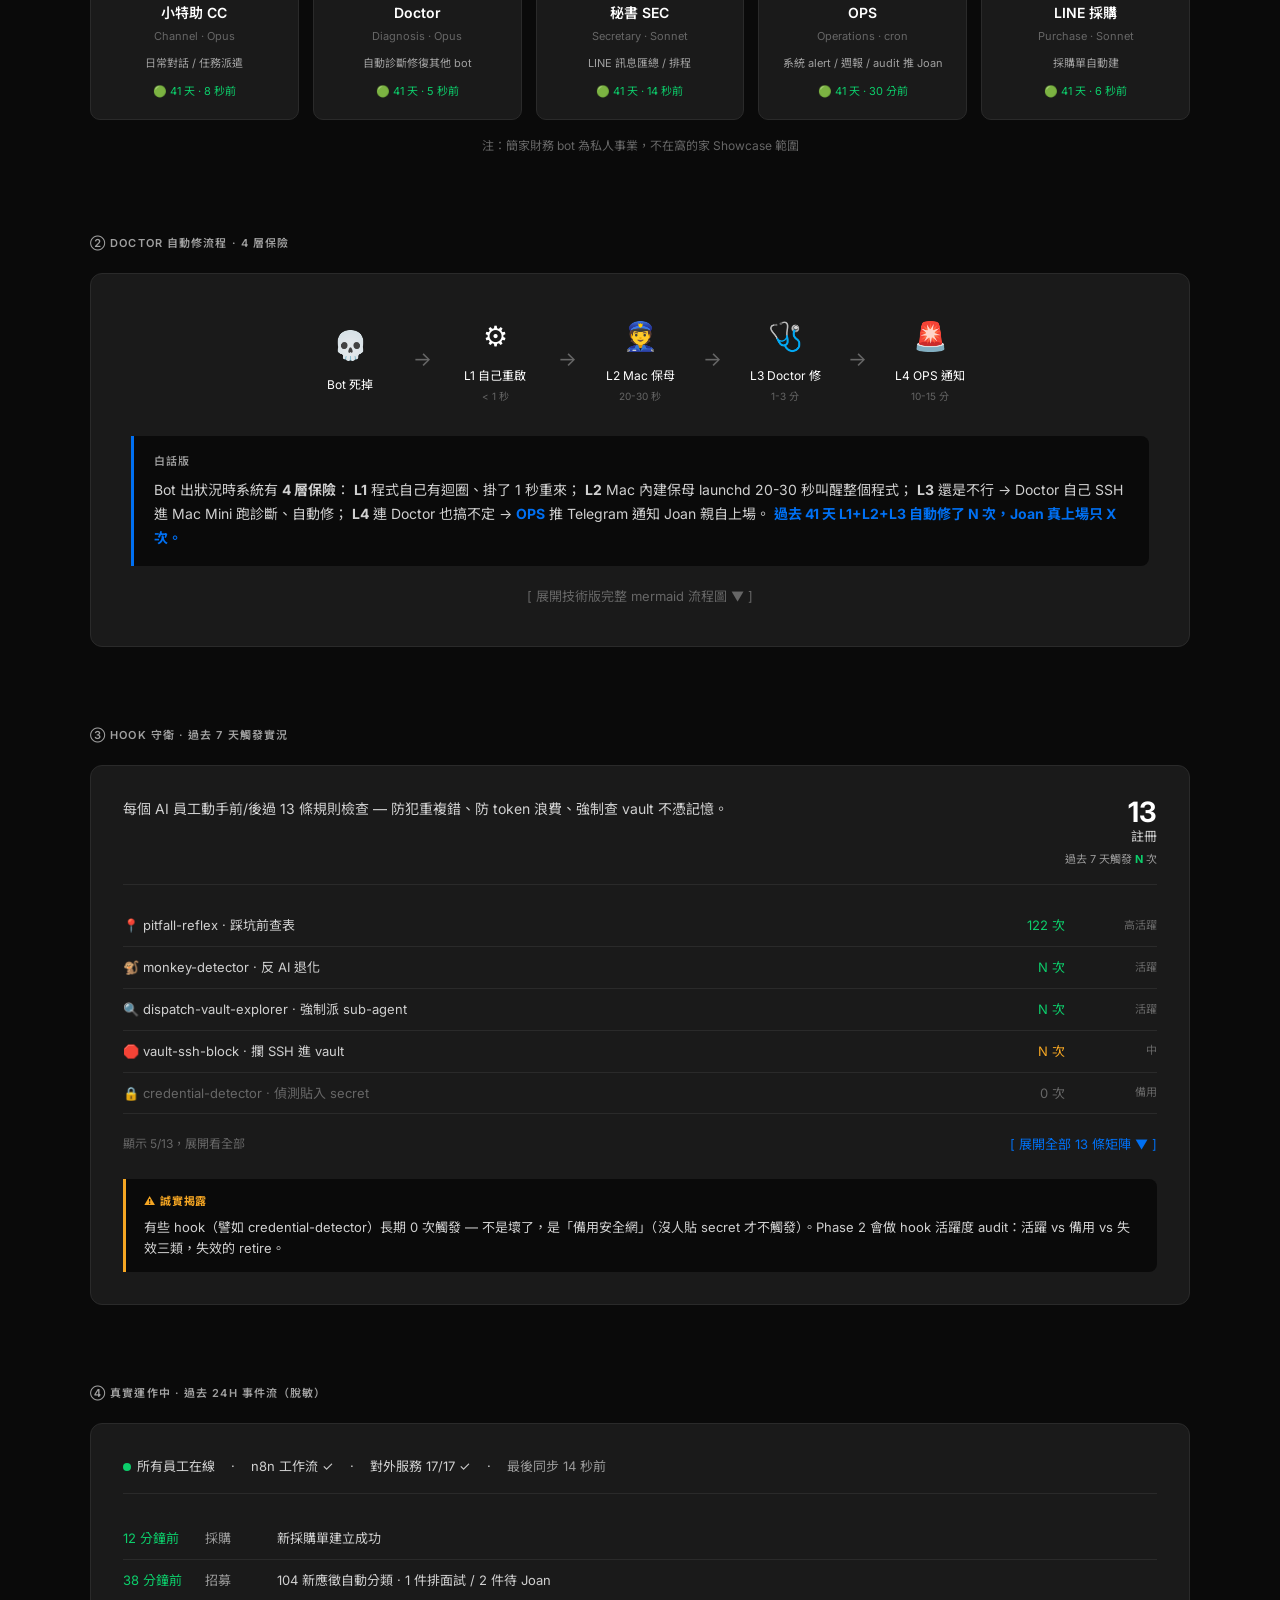
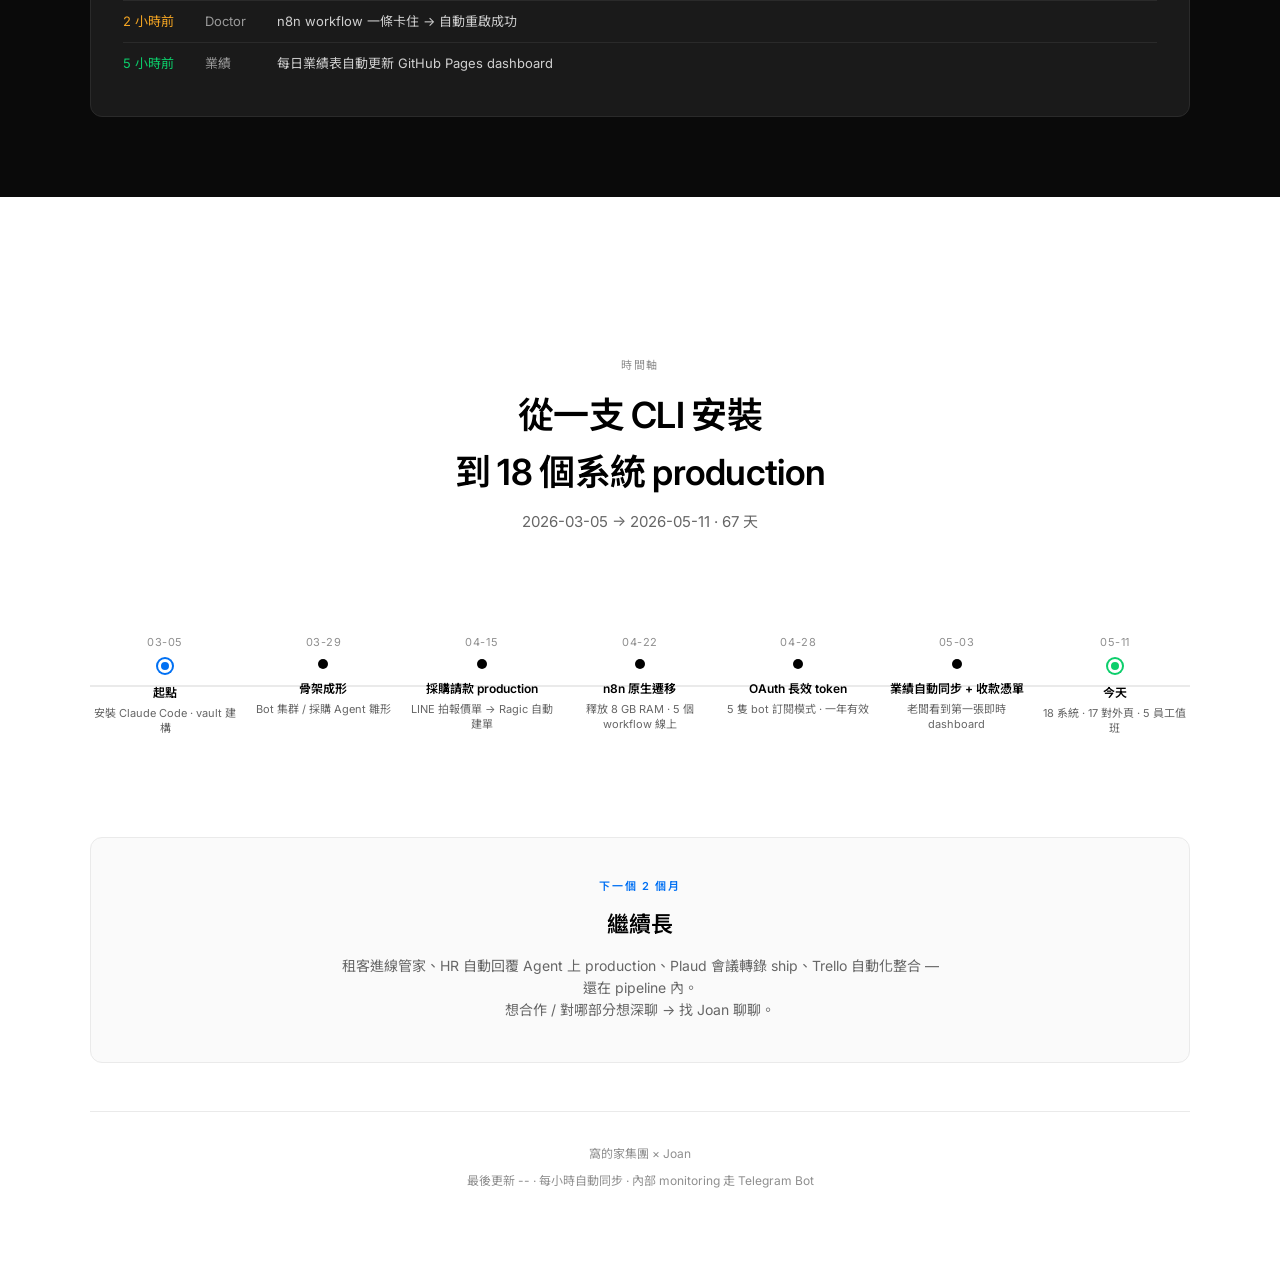
==== commit 9a994f05: "feat: 時間軸 footer · 67 天 milestone - 補 section#timeline-footer HTML：7 個 milestone node（03-05 起點 → 05-" ====
--- a/index.html
+++ b/index.html
@@ -372,7 +372,72 @@
        Section 5: Timeline + Footer — 時間軸與頁尾
        ====================================================== -->
   <section id="timeline-footer">
-    <!-- Task 6/7 fills this section -->
+    <div class="timeline-wrap">
+      <div class="section-header">
+        <div class="kicker">時間軸</div>
+        <h2>從一支 CLI 安裝<br/>到 18 個系統 production</h2>
+        <p class="section-sub">2026-03-05 → 2026-05-11 · 67 天</p>
+      </div>
+
+      <div class="timeline-track">
+        <div class="timeline-line"></div>
+        <div class="timeline-nodes">
+          <div class="timeline-node">
+            <div class="timeline-date">03-05</div>
+            <div class="timeline-dot start"></div>
+            <div class="timeline-title">起點</div>
+            <div class="timeline-desc">安裝 Claude Code · vault 建構</div>
+          </div>
+          <div class="timeline-node">
+            <div class="timeline-date">03-29</div>
+            <div class="timeline-dot"></div>
+            <div class="timeline-title">骨架成形</div>
+            <div class="timeline-desc">Bot 集群 / 採購 Agent 雛形</div>
+          </div>
+          <div class="timeline-node">
+            <div class="timeline-date">04-15</div>
+            <div class="timeline-dot"></div>
+            <div class="timeline-title">採購請款 production</div>
+            <div class="timeline-desc">LINE 拍報價單 → Ragic 自動建單</div>
+          </div>
+          <div class="timeline-node">
+            <div class="timeline-date">04-22</div>
+            <div class="timeline-dot"></div>
+            <div class="timeline-title">n8n 原生遷移</div>
+            <div class="timeline-desc">釋放 8 GB RAM · 5 個 workflow 線上</div>
+          </div>
+          <div class="timeline-node">
+            <div class="timeline-date">04-28</div>
+            <div class="timeline-dot"></div>
+            <div class="timeline-title">OAuth 長效 token</div>
+            <div class="timeline-desc">5 隻 bot 訂閱模式 · 一年有效</div>
+          </div>
+          <div class="timeline-node">
+            <div class="timeline-date">05-03</div>
+            <div class="timeline-dot"></div>
+            <div class="timeline-title">業績自動同步 + 收款憑單</div>
+            <div class="timeline-desc">老闆看到第一張即時 dashboard</div>
+          </div>
+          <div class="timeline-node">
+            <div class="timeline-date">05-11</div>
+            <div class="timeline-dot today"></div>
+            <div class="timeline-title">今天</div>
+            <div class="timeline-desc">18 系統 · 17 對外頁 · 5 員工值班</div>
+          </div>
+        </div>
+      </div>
+
+      <div class="next-callout">
+        <div class="kicker accent">下一個 2 個月</div>
+        <h3>繼續長</h3>
+        <p>租客進線管家、HR 自動回覆 Agent 上 production、Plaud 會議轉錄 ship、Trello 自動化整合 — 還在 pipeline 內。<br/>想合作 / 對哪部分想深聊 → 找 Joan 聊聊。</p>
+      </div>
+
+      <div class="footer">
+        <div>窩的家集團 × Joan</div>
+        <div>最後更新 <span id="last-update">--</span> · 每小時自動同步 · 內部 monitoring 走 Telegram Bot</div>
+      </div>
+    </div>
   </section>
 
   <script src="assets/app.js" defer></script>
--- a/assets/style.css
+++ b/assets/style.css
@@ -399,3 +399,25 @@
 .event-desc {
   flex: 1;
 }
+
+/* ============================================================
+   Section 5: Timeline + Footer
+   ============================================================ */
+#timeline-footer { padding: 80px 40px; background: var(--bg-white); }
+.timeline-wrap { max-width: 1100px; margin: 0 auto; }
+.timeline-track { position: relative; padding: 40px 0; margin-bottom: 60px; }
+.timeline-line { position: absolute; top: 50%; left: 0; right: 0; height: 2px; background: var(--border); z-index: 0; }
+.timeline-nodes { display: grid; grid-template-columns: repeat(7, 1fr); gap: 8px; position: relative; z-index: 1; }
+.timeline-node { text-align: center; }
+.timeline-date { font-size: 11px; color: var(--text-muted); margin-bottom: 8px; letter-spacing: 0.05em; }
+.timeline-dot { width: 10px; height: 10px; background: var(--text-emphasis); border-radius: 50%; margin: 0 auto 12px auto; }
+.timeline-dot.start { width: 14px; height: 14px; background: var(--accent); border: 3px solid white; box-shadow: 0 0 0 2px var(--accent); }
+.timeline-dot.today { width: 14px; height: 14px; background: var(--success); border: 3px solid white; box-shadow: 0 0 0 2px var(--success); }
+.timeline-title { font-size: 12px; color: var(--text-emphasis); font-weight: 600; line-height: 1.4; }
+.timeline-desc { font-size: 11px; color: var(--text-light); margin-top: 4px; line-height: 1.4; }
+.next-callout { background: var(--bg-gray-50); border: 1px solid var(--border); border-radius: 12px; padding: 40px; text-align: center; }
+.next-callout .accent { color: var(--accent); font-size: 11px; letter-spacing: 0.15em; text-transform: uppercase; font-weight: 600; margin-bottom: 12px; }
+.next-callout h3 { font-size: 22px; color: var(--text-emphasis); margin: 0 0 12px 0; font-weight: 600; }
+.next-callout p { font-size: 14px; color: var(--text-light); line-height: 1.6; max-width: 600px; margin: 0 auto; }
+.footer { text-align: center; margin-top: 48px; padding-top: 32px; border-top: 1px solid var(--border); font-size: 12px; color: var(--text-muted); }
+.footer > div { margin-bottom: 8px; }
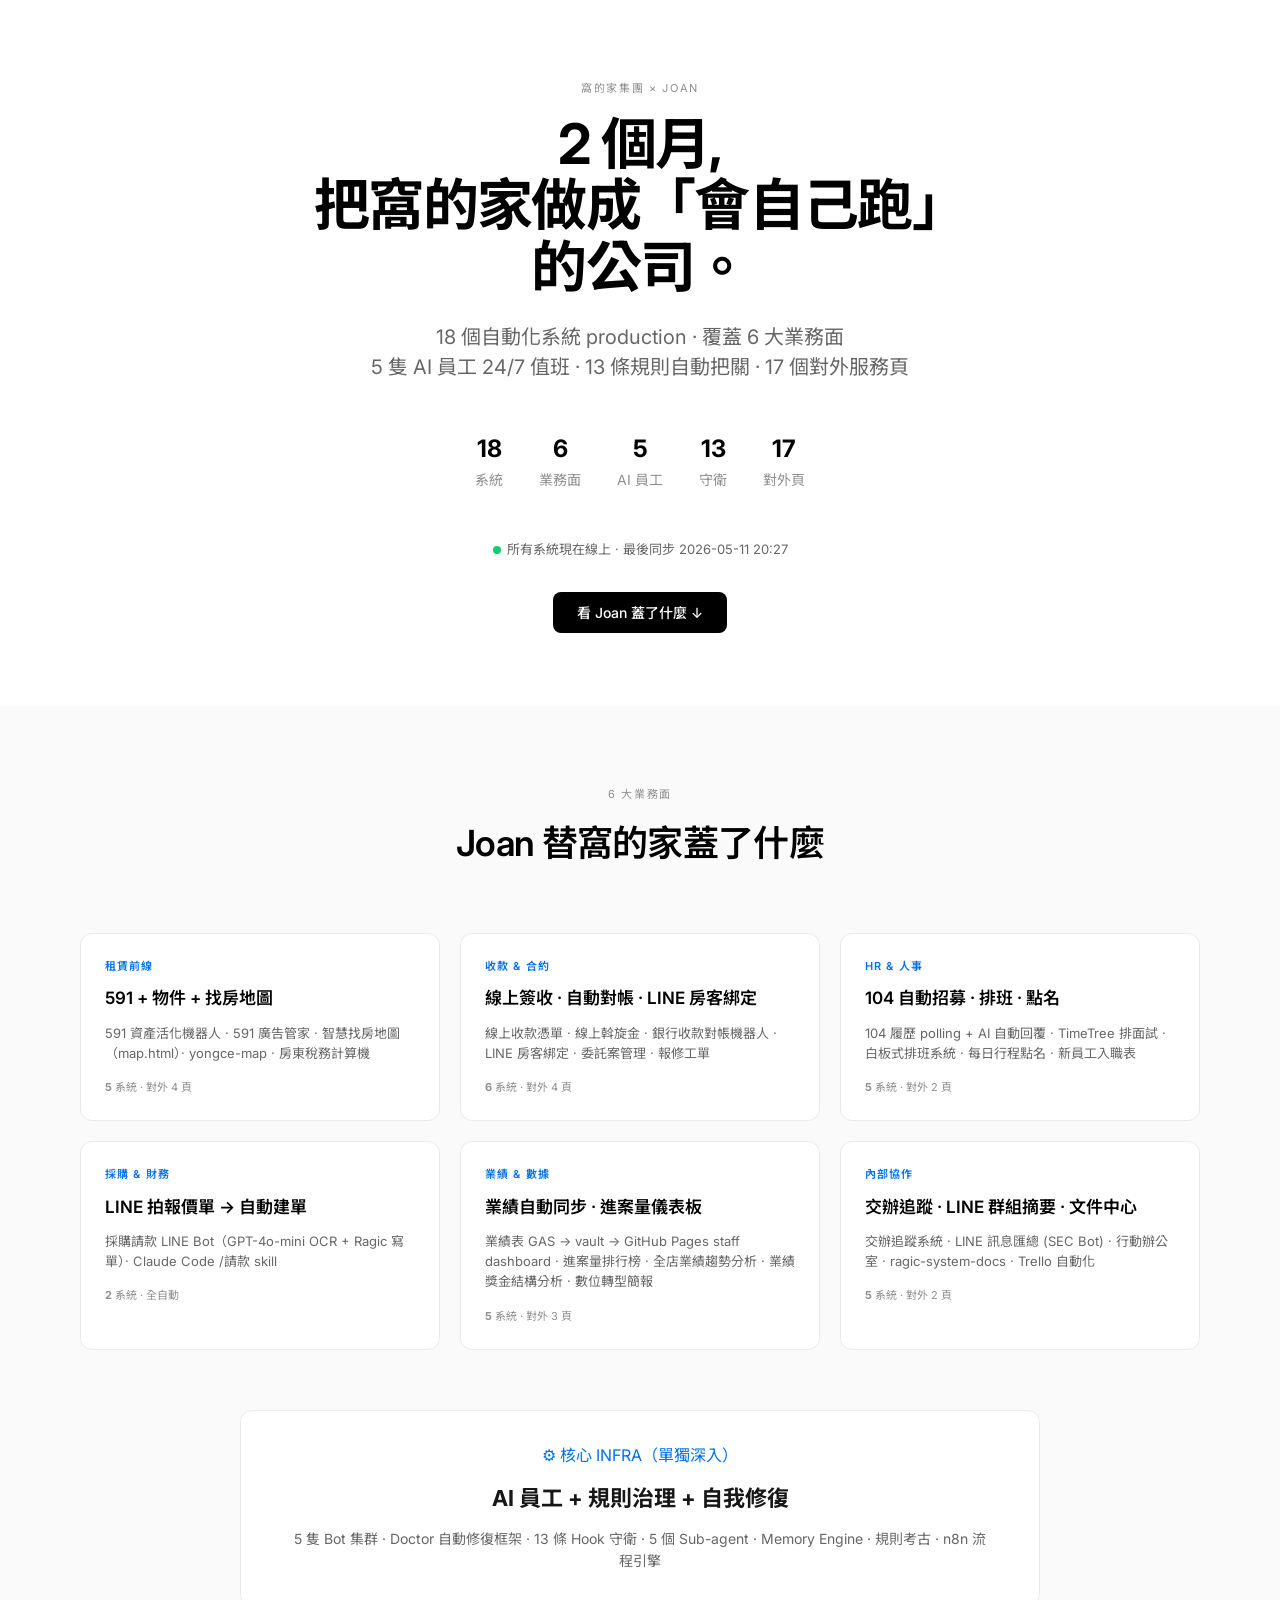
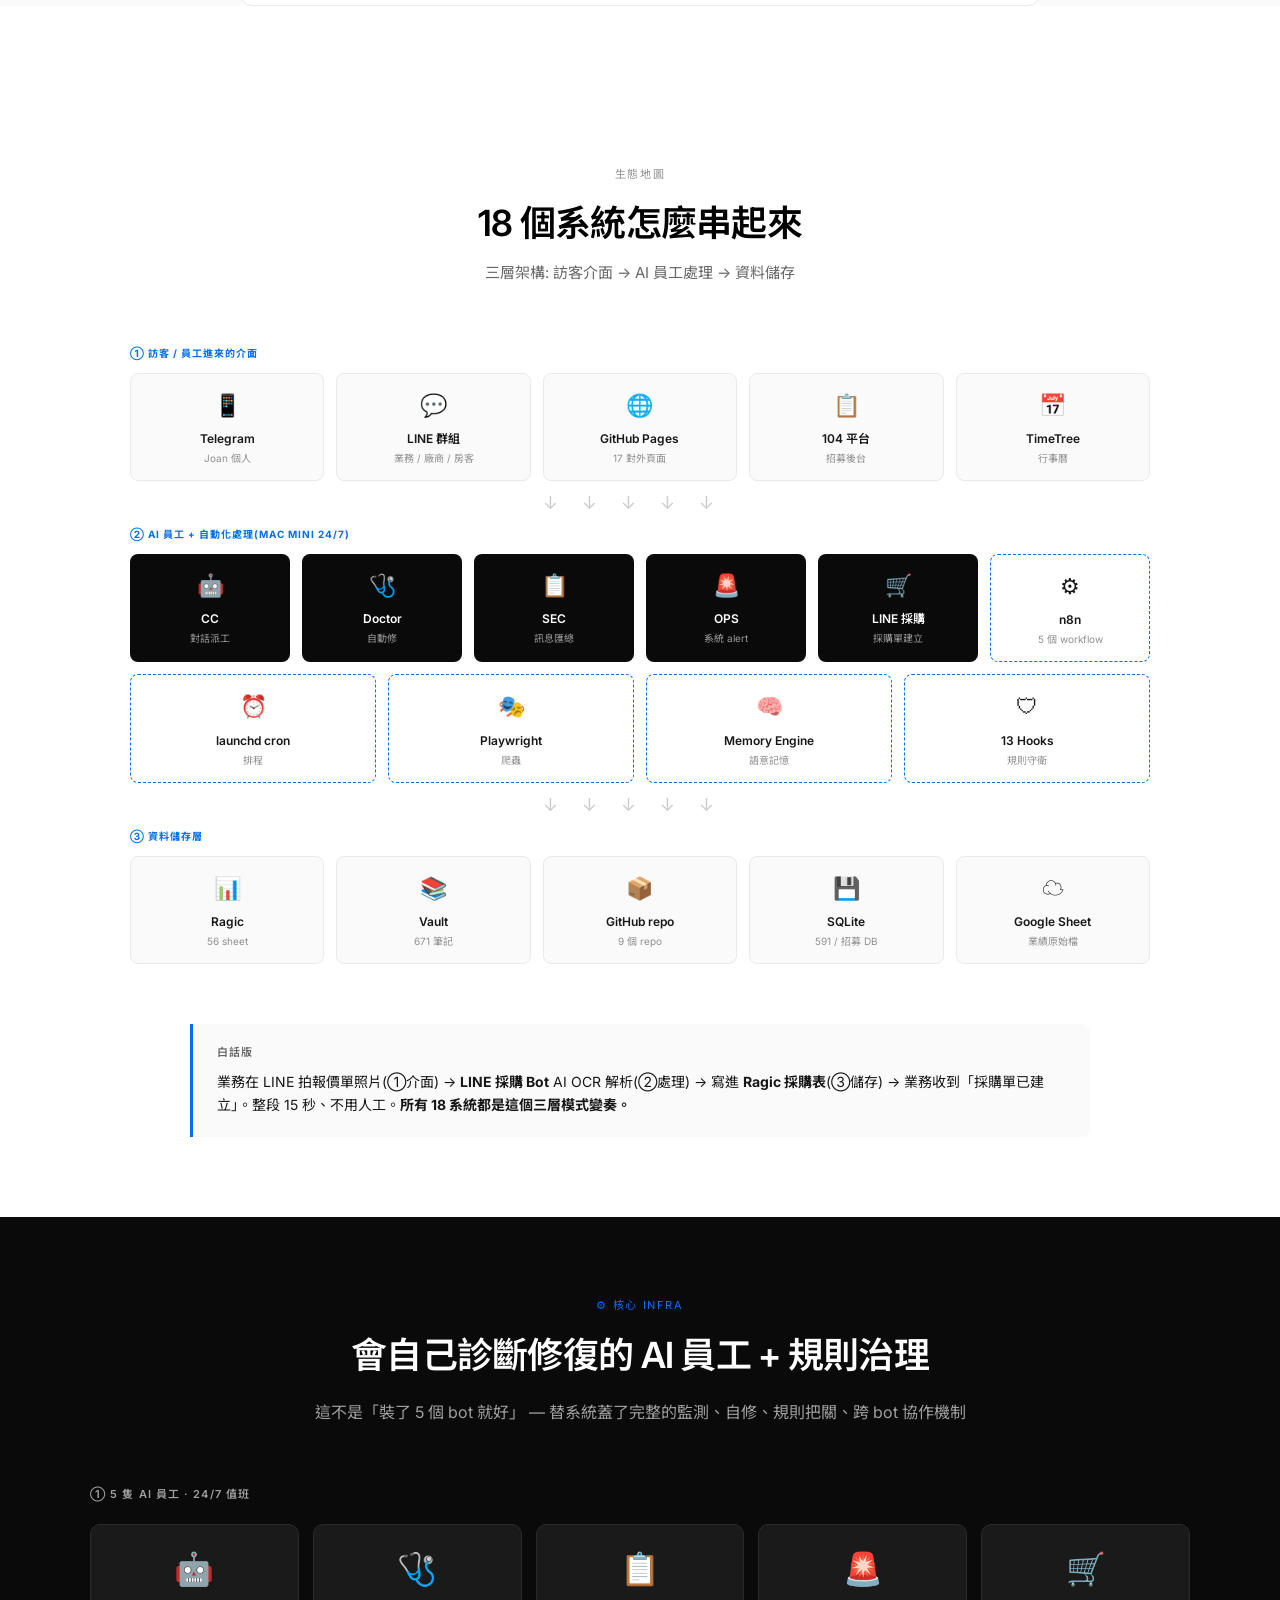
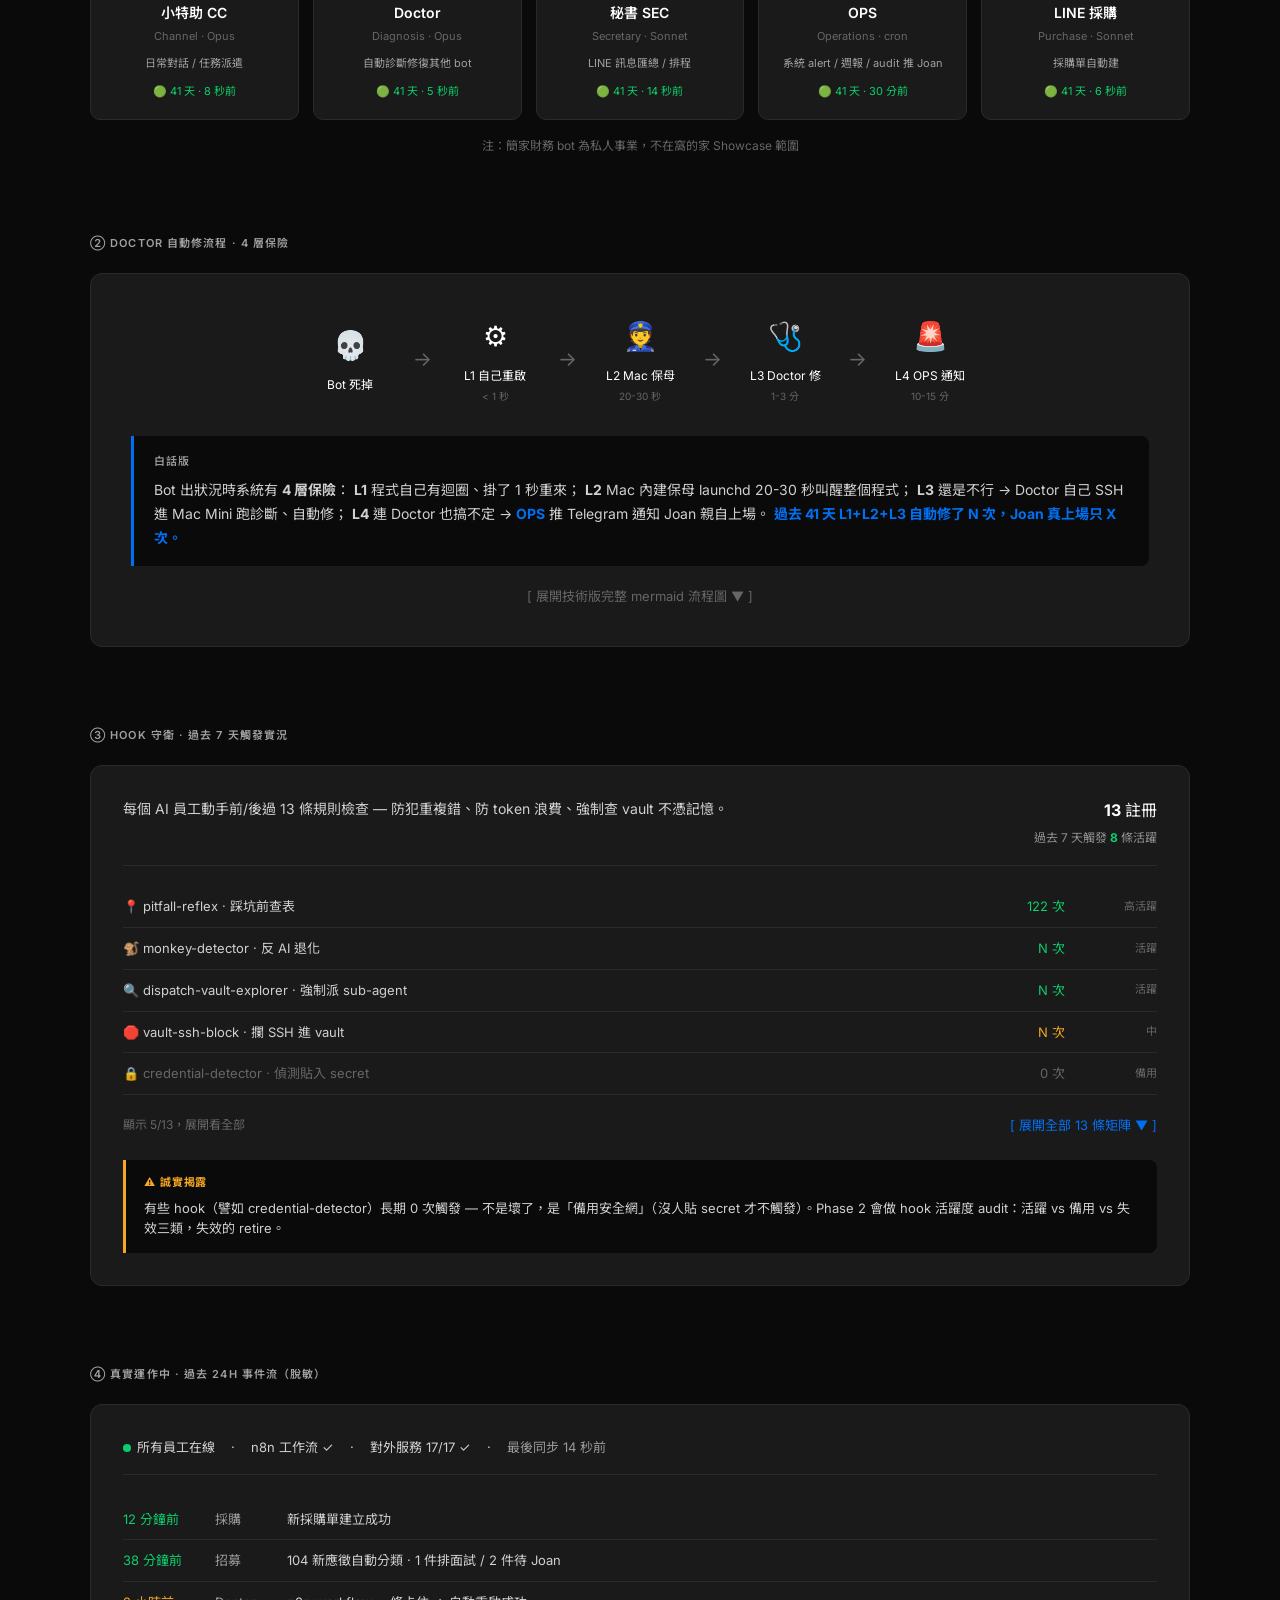
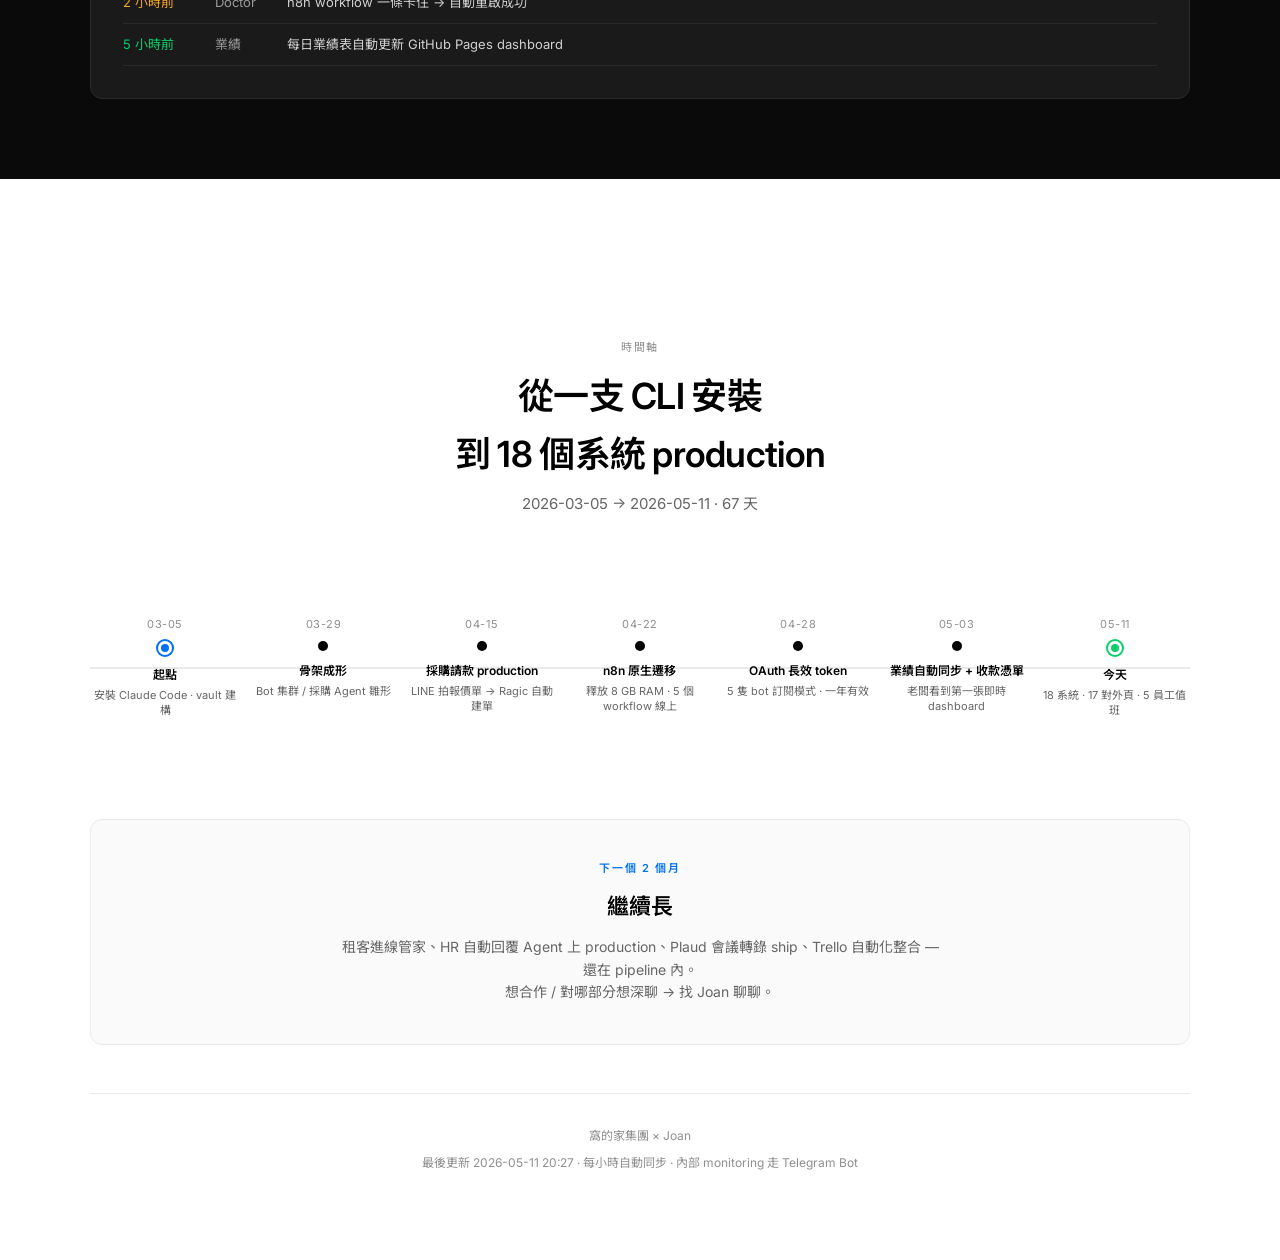
==== commit c12d487d: "feat: app.js fetch snapshot + toggle 互動 - Replace placeholder app.js with full fetch+render logic - " ====
--- a/index.html
+++ b/index.html
@@ -175,44 +175,44 @@
       <div class="infra-block-label">① 5 隻 AI 員工 · 24/7 值班</div>
       <div class="worker-grid">
 
-        <div class="worker-card">
+        <div class="worker-card" data-worker="CC">
           <div class="worker-emoji">🤖</div>
           <div class="worker-name">小特助 CC</div>
           <div class="worker-role">Channel · Opus</div>
           <div class="worker-desc">日常對話 / 任務派遣</div>
-          <div class="worker-status">🟢 41 天 · 8 秒前</div>
-        </div>
-
-        <div class="worker-card">
+          <div class="heartbeat">🟢 41 天 · 8 秒前</div>
+        </div>
+
+        <div class="worker-card" data-worker="Doctor">
           <div class="worker-emoji">🩺</div>
           <div class="worker-name">Doctor</div>
           <div class="worker-role">Diagnosis · Opus</div>
           <div class="worker-desc">自動診斷修復其他 bot</div>
-          <div class="worker-status">🟢 41 天 · 5 秒前</div>
-        </div>
-
-        <div class="worker-card">
+          <div class="heartbeat">🟢 41 天 · 5 秒前</div>
+        </div>
+
+        <div class="worker-card" data-worker="SEC">
           <div class="worker-emoji">📋</div>
           <div class="worker-name">秘書 SEC</div>
           <div class="worker-role">Secretary · Sonnet</div>
           <div class="worker-desc">LINE 訊息匯總 / 排程</div>
-          <div class="worker-status">🟢 41 天 · 14 秒前</div>
-        </div>
-
-        <div class="worker-card">
+          <div class="heartbeat">🟢 41 天 · 14 秒前</div>
+        </div>
+
+        <div class="worker-card" data-worker="OPS">
           <div class="worker-emoji">🚨</div>
           <div class="worker-name">OPS</div>
           <div class="worker-role">Operations · cron</div>
           <div class="worker-desc">系統 alert / 週報 / audit 推 Joan</div>
-          <div class="worker-status">🟢 41 天 · 30 分前</div>
-        </div>
-
-        <div class="worker-card">
+          <div class="heartbeat">🟢 41 天 · 30 分前</div>
+        </div>
+
+        <div class="worker-card" data-worker="LINE 採購">
           <div class="worker-emoji">🛒</div>
           <div class="worker-name">LINE 採購</div>
           <div class="worker-role">Purchase · Sonnet</div>
           <div class="worker-desc">採購單自動建</div>
-          <div class="worker-status">🟢 41 天 · 6 秒前</div>
+          <div class="heartbeat">🟢 41 天 · 6 秒前</div>
         </div>
 
       </div>
@@ -277,7 +277,7 @@
 
         <div class="hook-section-top">
           <p class="hook-desc">每個 AI 員工動手前/後過 13 條規則檢查 — 防犯重複錯、防 token 浪費、強制查 vault 不憑記憶。</p>
-          <div class="hook-count-box">
+          <div class="hook-count-box" id="hook-summary">
             <div class="hook-count-num">13</div>
             <div class="hook-count-label">註冊</div>
             <div class="hook-count-sub">過去 7 天觸發 <strong class="success-text">N</strong> 次</div>
@@ -340,7 +340,8 @@
           <span class="muted-text">最後同步 14 秒前</span>
         </div>
 
-        <div class="event-list">
+        <div class="event-list" id="events-feed">
+          <!-- JS will populate from snapshot.json; fallback static rows shown until fetch -->
           <div class="event-row">
             <span class="event-time success-text">12 分鐘前</span>
             <span class="event-source">採購</span>
--- a/assets/style.css
+++ b/assets/style.css
@@ -178,7 +178,8 @@
   color: #a0a0a0;
   line-height: 1.4;
 }
-.worker-status {
+.worker-status,
+.heartbeat {
   margin-top: 12px;
   font-size: 11px;
   color: var(--success);
@@ -421,3 +422,34 @@
 .next-callout p { font-size: 14px; color: var(--text-light); line-height: 1.6; max-width: 600px; margin: 0 auto; }
 .footer { text-align: center; margin-top: 48px; padding-top: 32px; border-top: 1px solid var(--border); font-size: 12px; color: var(--text-muted); }
 .footer > div { margin-bottom: 8px; }
+
+/* ============================================================
+   Section 6: Detail Page
+   ============================================================ */
+.detail-page { max-width: 900px; margin: 0 auto; padding: 60px 40px; }
+.breadcrumb { font-size: 13px; color: var(--text-light); margin-bottom: 32px; }
+.breadcrumb a { color: var(--accent); text-decoration: none; }
+.breadcrumb span { margin: 0 8px; }
+.detail-header-section { margin-bottom: 40px; }
+.detail-header-section .kicker { font-size: 11px; letter-spacing: 0.15em; color: var(--accent); text-transform: uppercase; font-weight: 600; margin-bottom: 12px; }
+.detail-header-section h1 { font-size: 40px; letter-spacing: -0.03em; color: var(--text-emphasis); margin-bottom: 16px; font-weight: 700; }
+.detail-header-section .lead { font-size: 18px; color: var(--text-light); line-height: 1.5; }
+.detail-card { background: var(--bg-white); border: 1px solid var(--border); border-radius: 12px; padding: 32px; margin-bottom: 20px; }
+.detail-header { display: flex; justify-content: space-between; align-items: flex-start; margin-bottom: 20px; }
+.detail-counter { font-size: 11px; color: var(--text-muted); letter-spacing: 0.1em; text-transform: uppercase; margin-bottom: 6px; }
+.detail-card h2 { font-size: 24px; color: var(--text-emphasis); margin: 0; font-weight: 600; }
+.detail-status { text-align: right; font-size: 12px; color: var(--text-muted); }
+.detail-uptime { margin-top: 4px; }
+.detail-stats { display: flex; gap: 24px; padding: 16px 20px; background: var(--bg-gray-50); border-radius: 8px; margin-bottom: 20px; font-size: 13px; }
+.detail-stats strong { color: var(--text-emphasis); font-size: 20px; }
+.detail-stats span { color: var(--text-muted); }
+.detail-narrative-block { margin-bottom: 20px; }
+.detail-narrative-block .kicker { font-size: 11px; color: var(--text-light); letter-spacing: 0.1em; text-transform: uppercase; font-weight: 600; margin-bottom: 8px; }
+.detail-narrative-block p { font-size: 14px; color: var(--text-main); line-height: 1.7; }
+.detail-links { display: flex; gap: 24px; font-size: 13px; padding-top: 16px; border-top: 1px solid var(--bg-gray-50); flex-wrap: wrap; }
+.detail-links a { color: var(--accent); text-decoration: none; }
+.detail-toggle { color: var(--text-light) !important; cursor: pointer; }
+
+/* ── app.js dynamic event-row (from snapshot.json) ── */
+.event-ago { width: 80px; flex-shrink: 0; }
+.muted { color: var(--text-muted); font-size: 12px; }
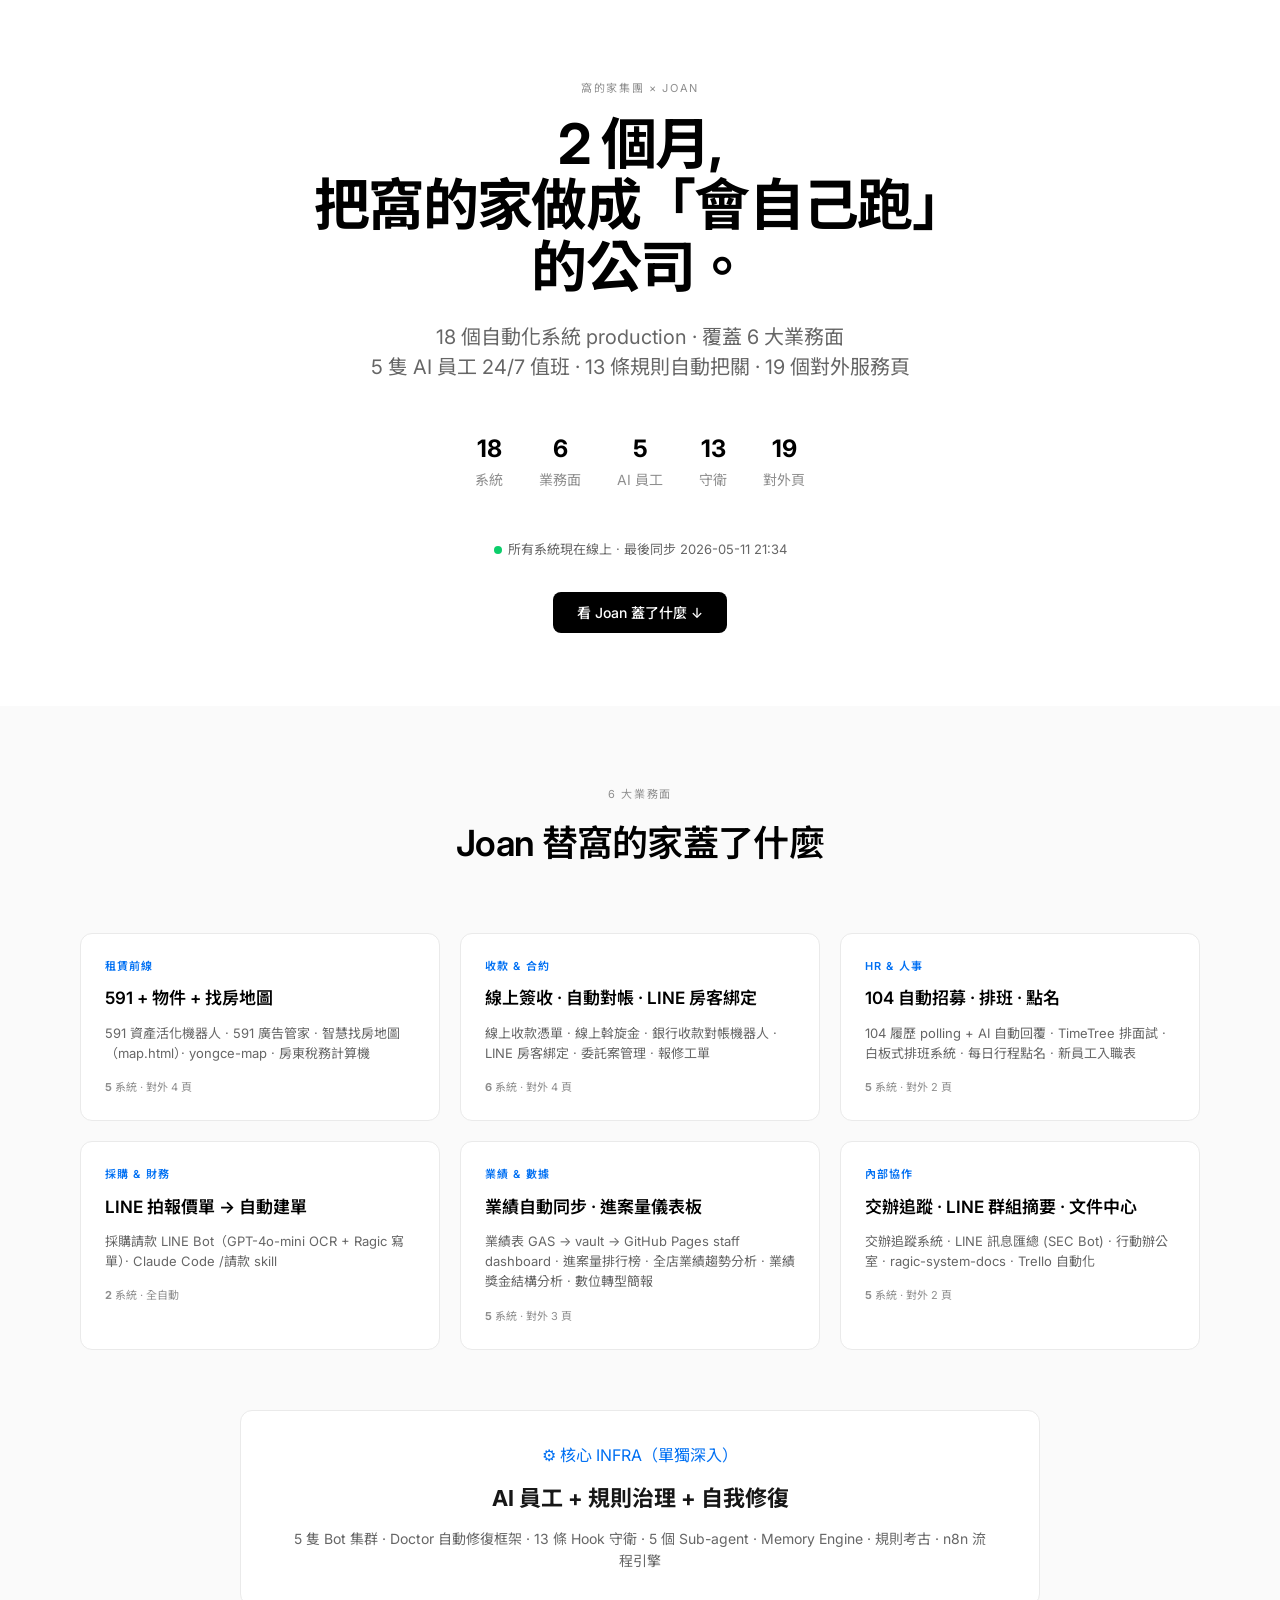
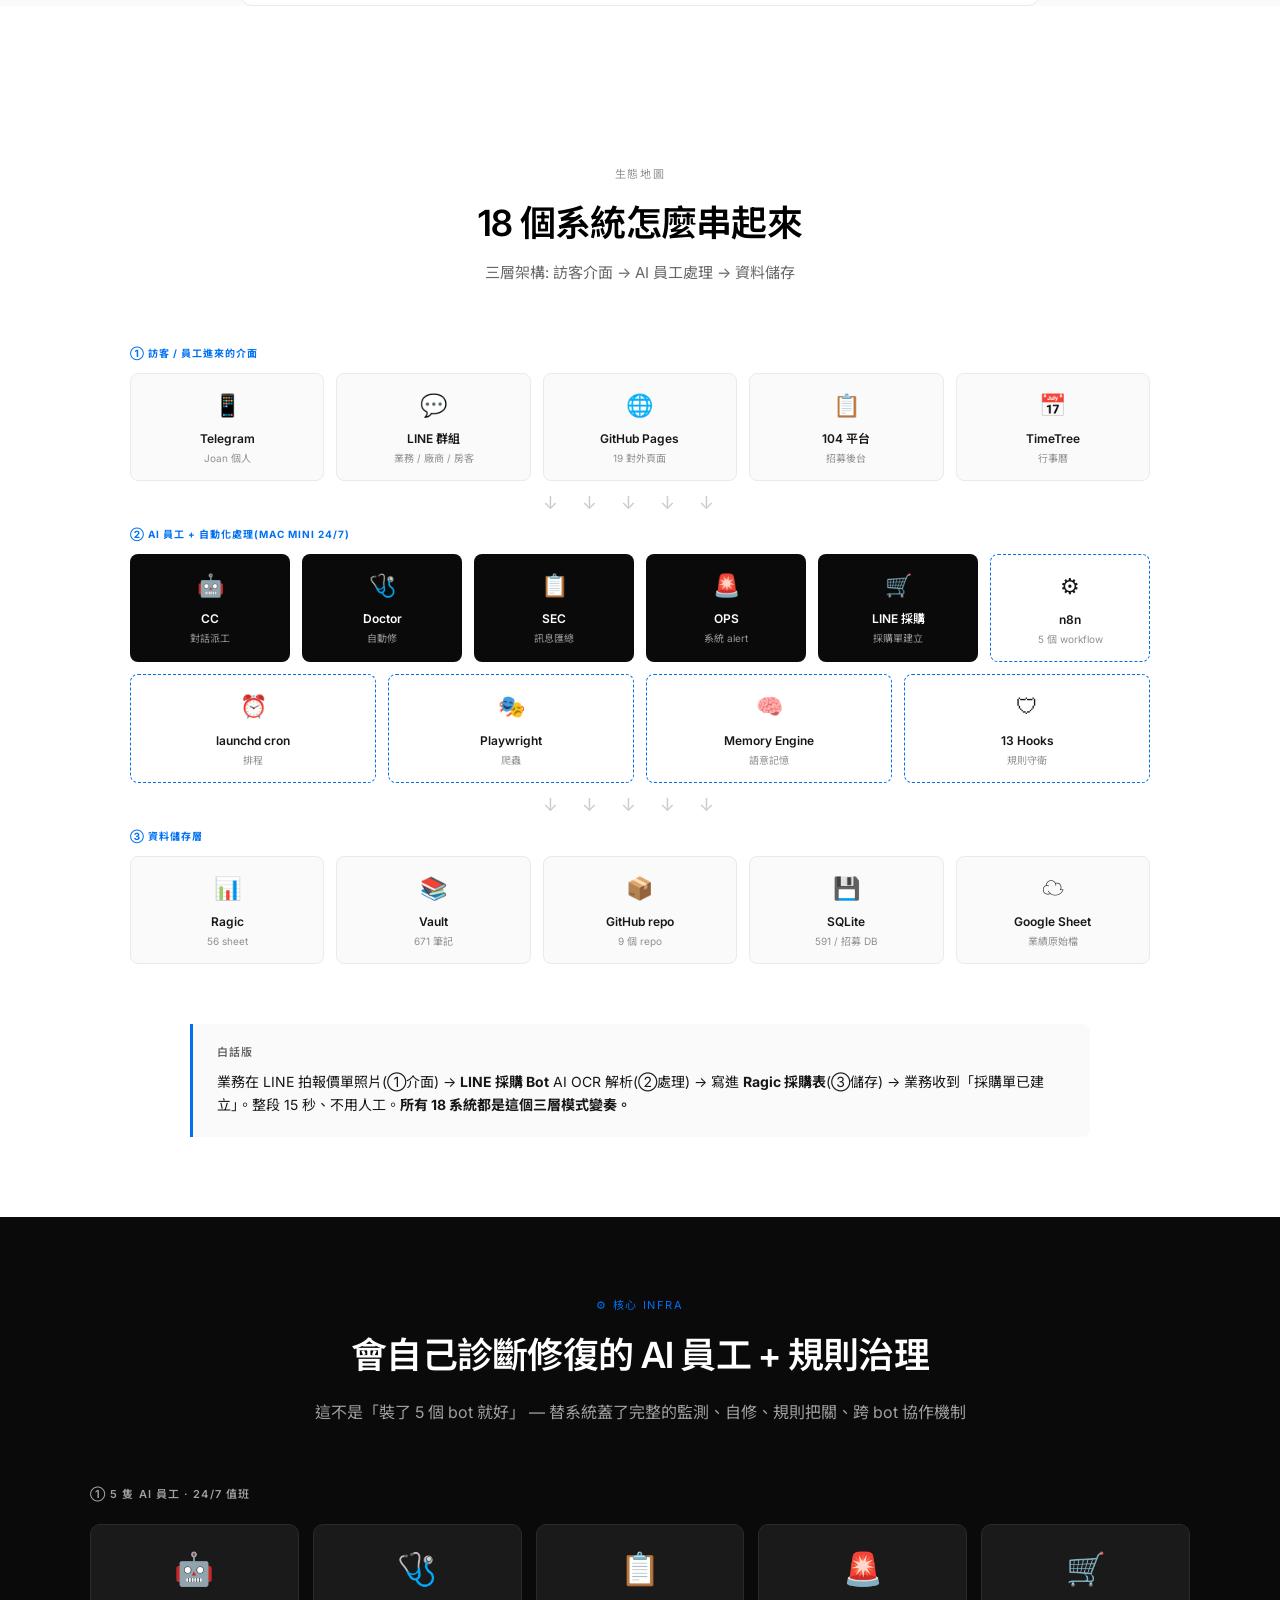
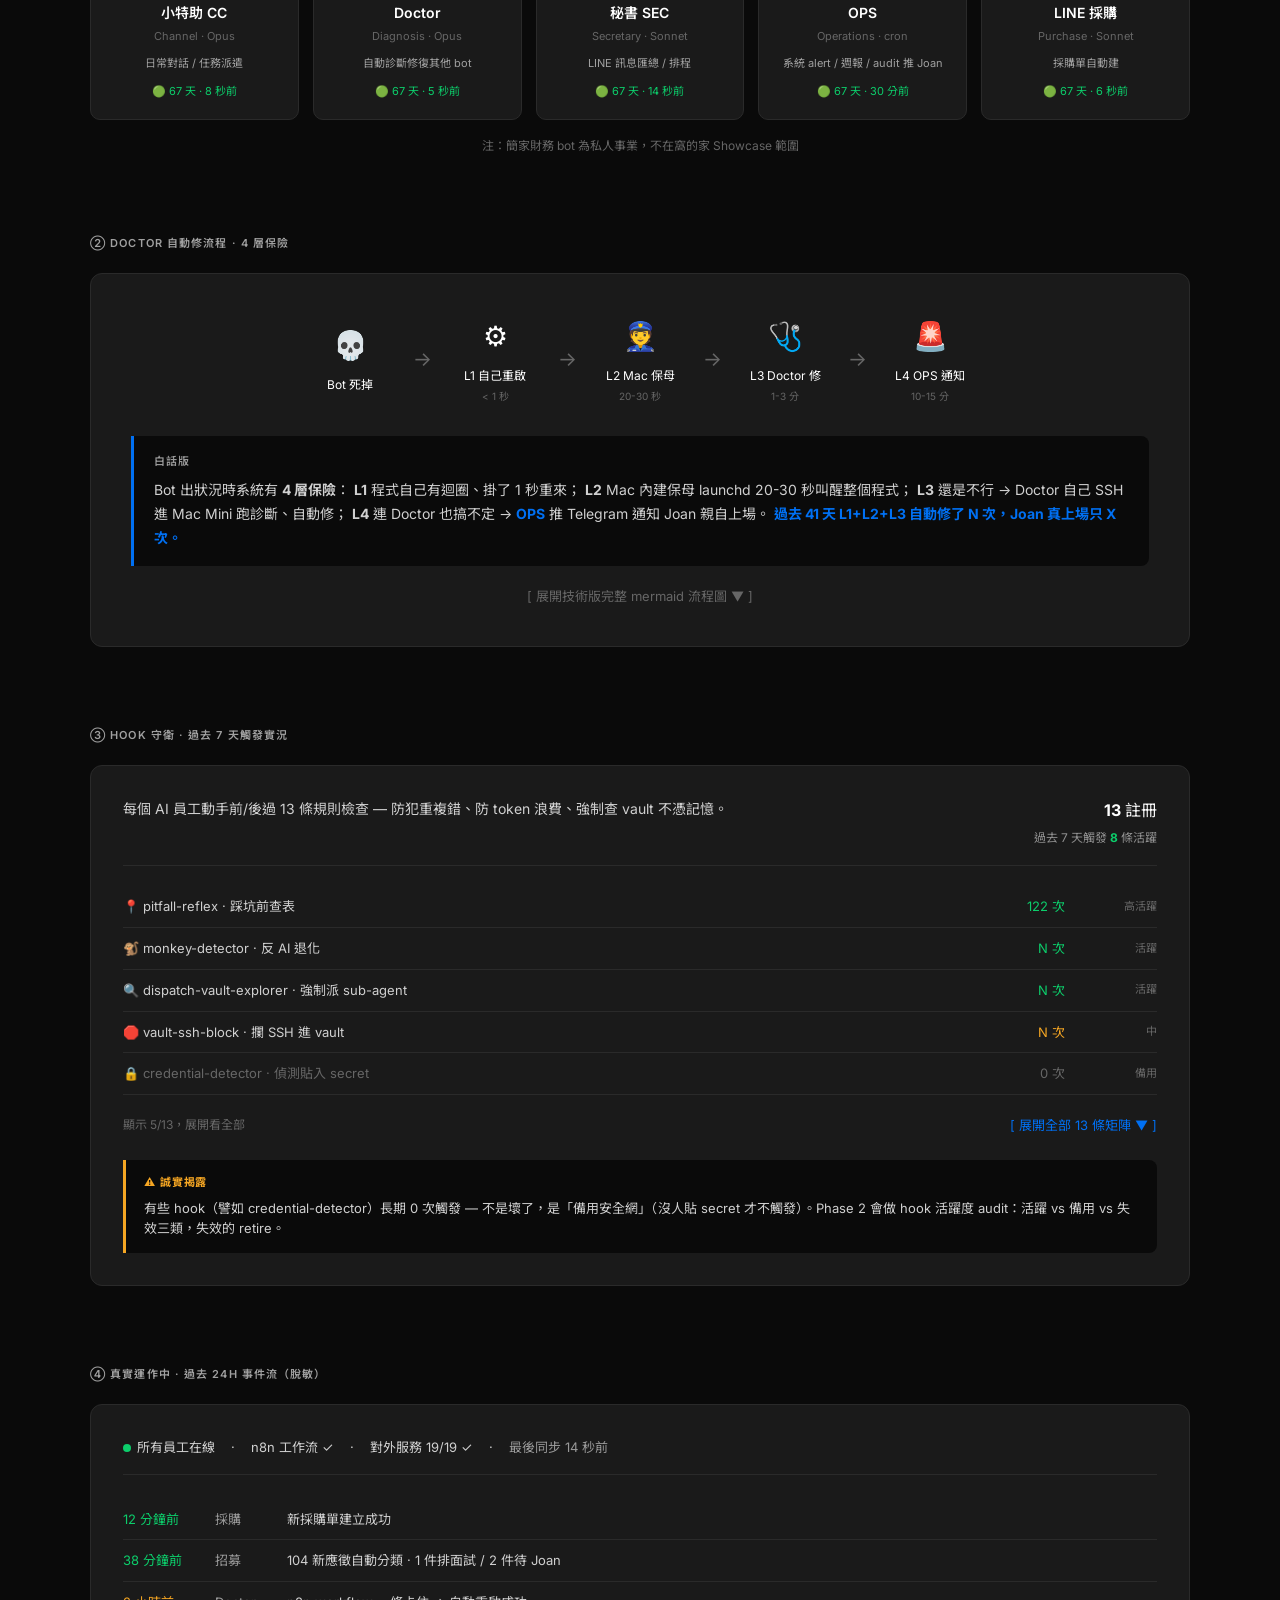
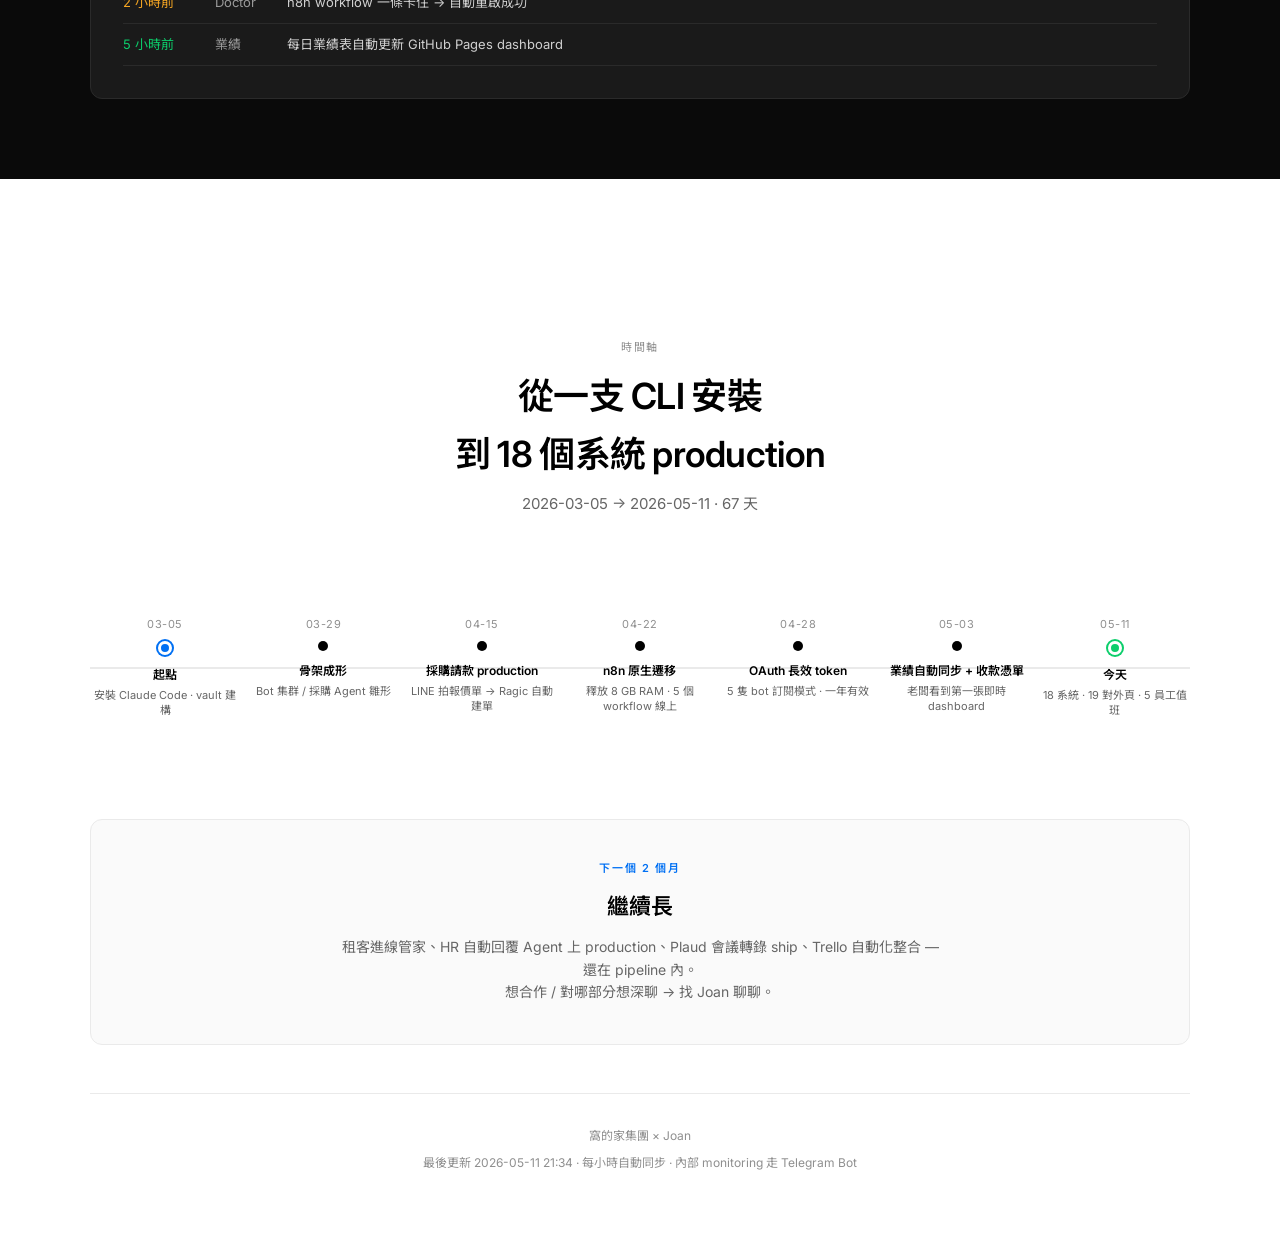
==== commit 16f21b46: "audit: Phase 2B Hook 活躍度 audit + 數字校正 - Hook audit 13 條全列進 snapshot.json (real counts from logs)   -" ====
--- a/index.html
+++ b/index.html
@@ -23,14 +23,14 @@
       <h1>2 個月,<br/>把窩的家做成「會自己跑」的公司。</h1>
       <p class="lead">
         18 個自動化系統 production · 覆蓋 6 大業務面<br/>
-        5 隻 AI 員工 24/7 值班 · 13 條規則自動把關 · 17 個對外服務頁
+        5 隻 AI 員工 24/7 值班 · 13 條規則自動把關 · 19 個對外服務頁
       </p>
       <div class="hero-stats">
         <span><strong>18</strong> 系統</span>
         <span><strong>6</strong> 業務面</span>
         <span><strong>5</strong> AI 員工</span>
         <span><strong>13</strong> 守衛</span>
-        <span><strong>17</strong> 對外頁</span>
+        <span><strong>19</strong> 對外頁</span>
       </div>
       <div class="hero-status" id="hero-status">
         <span class="dot dot-green"></span>所有系統現在線上 · 最後同步 <span id="last-sync">--</span>
@@ -115,7 +115,7 @@
       <div class="grid-5col">
         <div class="node light"><div class="icon">📱</div><div class="name">Telegram</div><div class="desc">Joan 個人</div></div>
         <div class="node light"><div class="icon">💬</div><div class="name">LINE 群組</div><div class="desc">業務 / 廠商 / 房客</div></div>
-        <div class="node light"><div class="icon">🌐</div><div class="name">GitHub Pages</div><div class="desc">17 對外頁面</div></div>
+        <div class="node light"><div class="icon">🌐</div><div class="name">GitHub Pages</div><div class="desc">19 對外頁面</div></div>
         <div class="node light"><div class="icon">📋</div><div class="name">104 平台</div><div class="desc">招募後台</div></div>
         <div class="node light"><div class="icon">📅</div><div class="name">TimeTree</div><div class="desc">行事曆</div></div>
       </div>
@@ -335,7 +335,7 @@
           <span>·</span>
           <span>n8n 工作流 ✓</span>
           <span>·</span>
-          <span>對外服務 17/17 ✓</span>
+          <span>對外服務 19/19 ✓</span>
           <span>·</span>
           <span class="muted-text">最後同步 14 秒前</span>
         </div>
@@ -423,7 +423,7 @@
             <div class="timeline-date">05-11</div>
             <div class="timeline-dot today"></div>
             <div class="timeline-title">今天</div>
-            <div class="timeline-desc">18 系統 · 17 對外頁 · 5 員工值班</div>
+            <div class="timeline-desc">18 系統 · 19 對外頁 · 5 員工值班</div>
           </div>
         </div>
       </div>
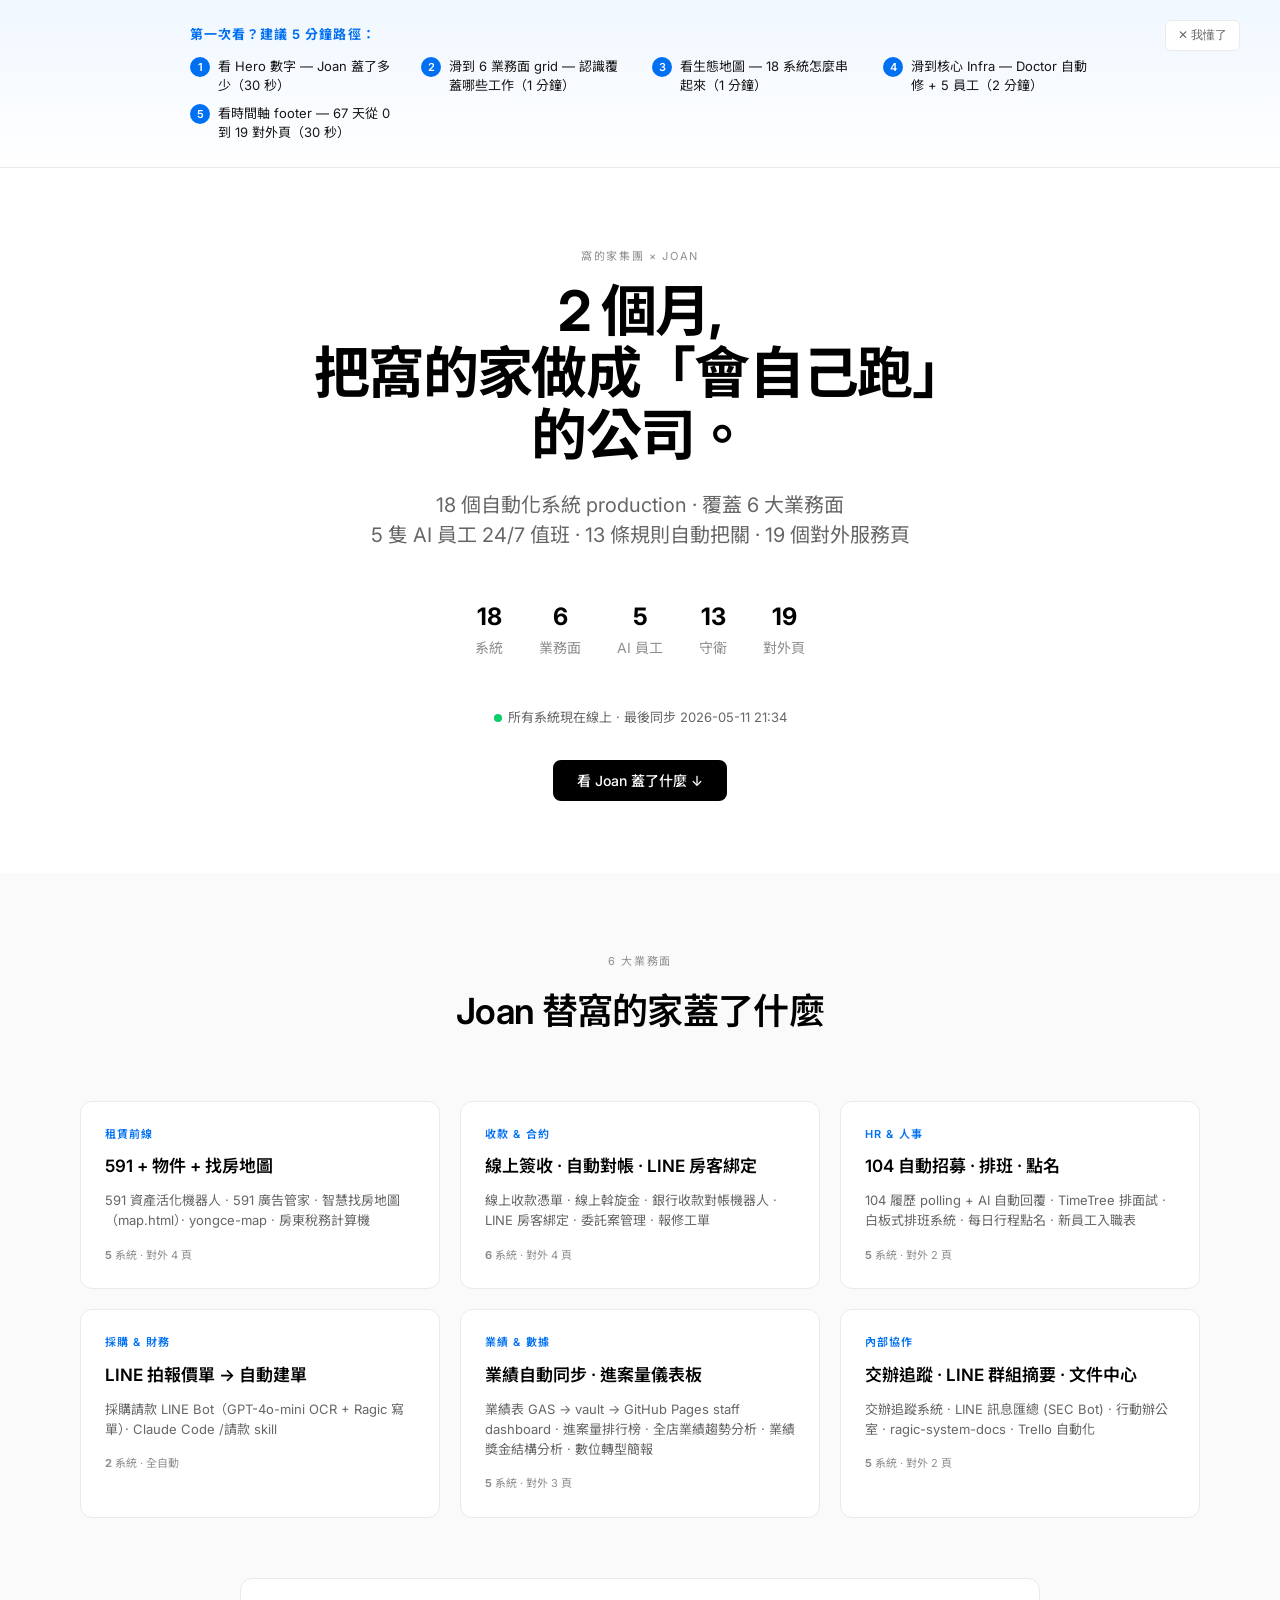
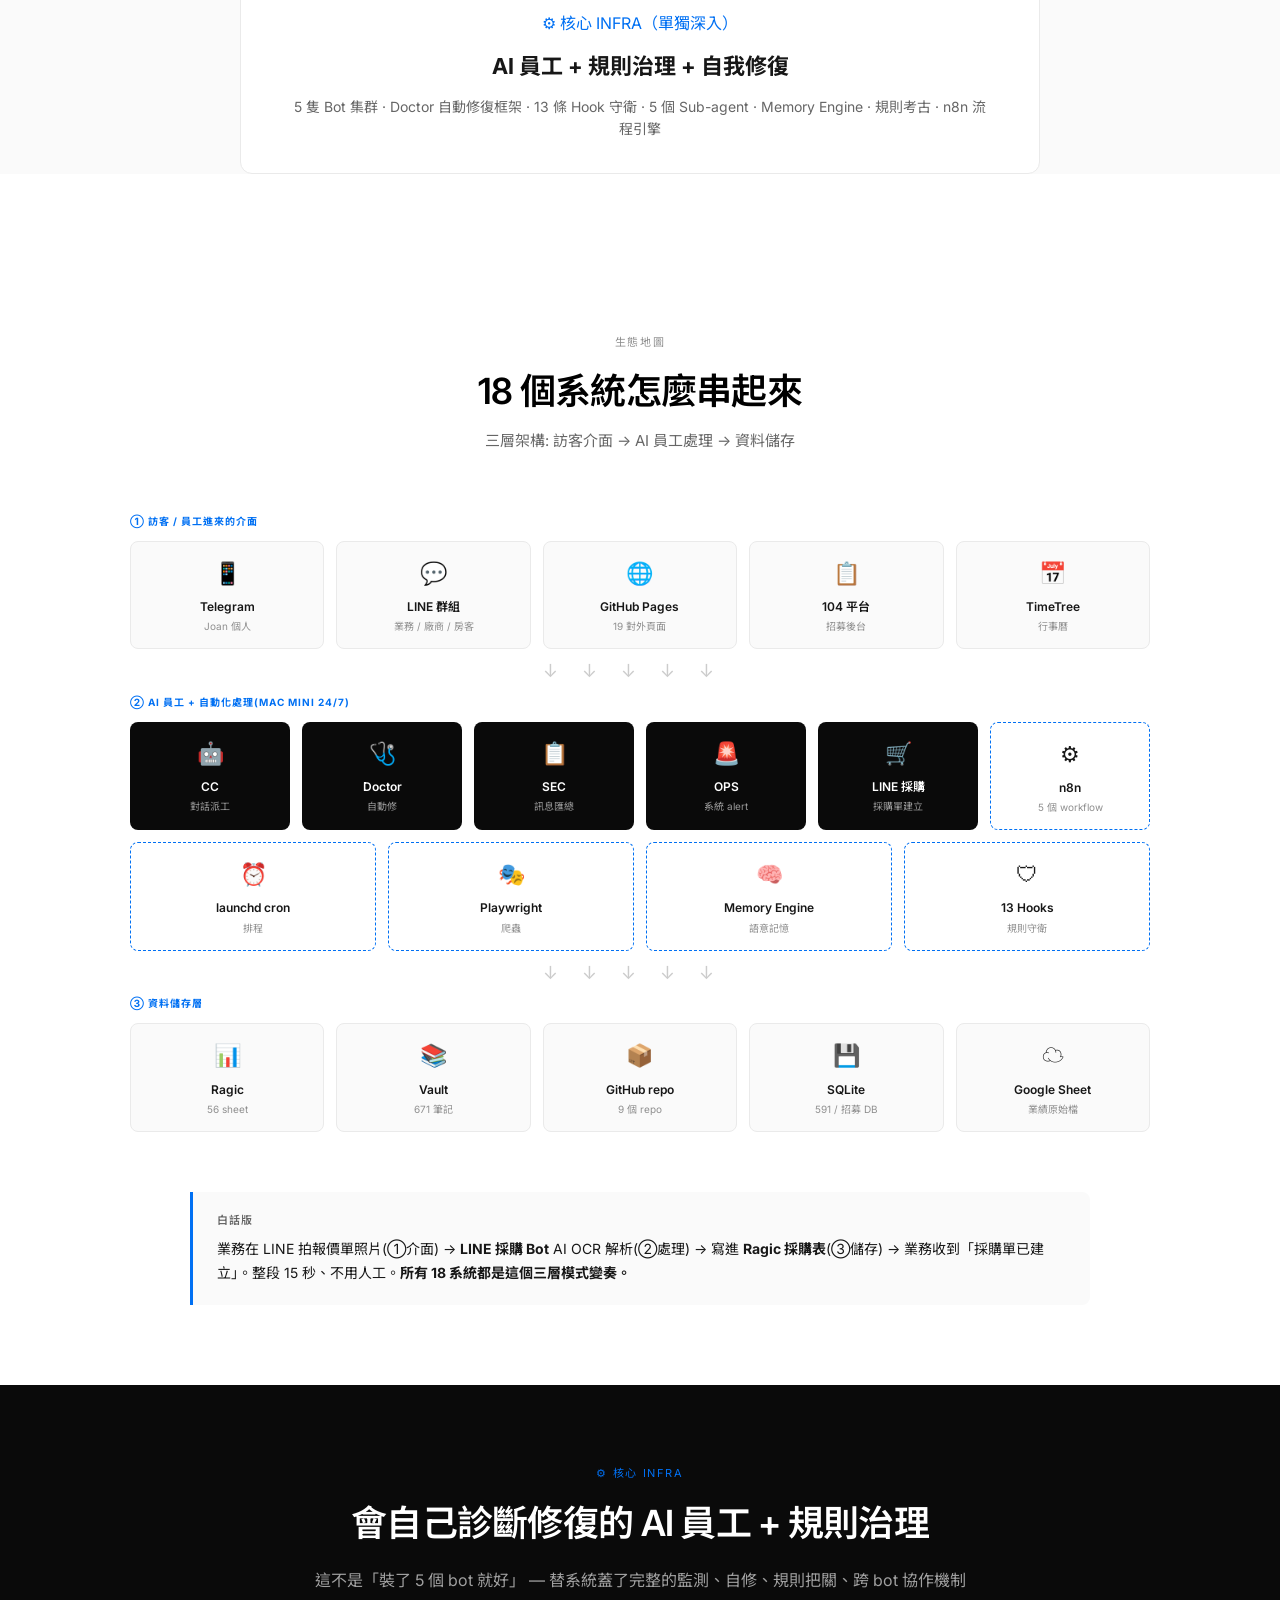
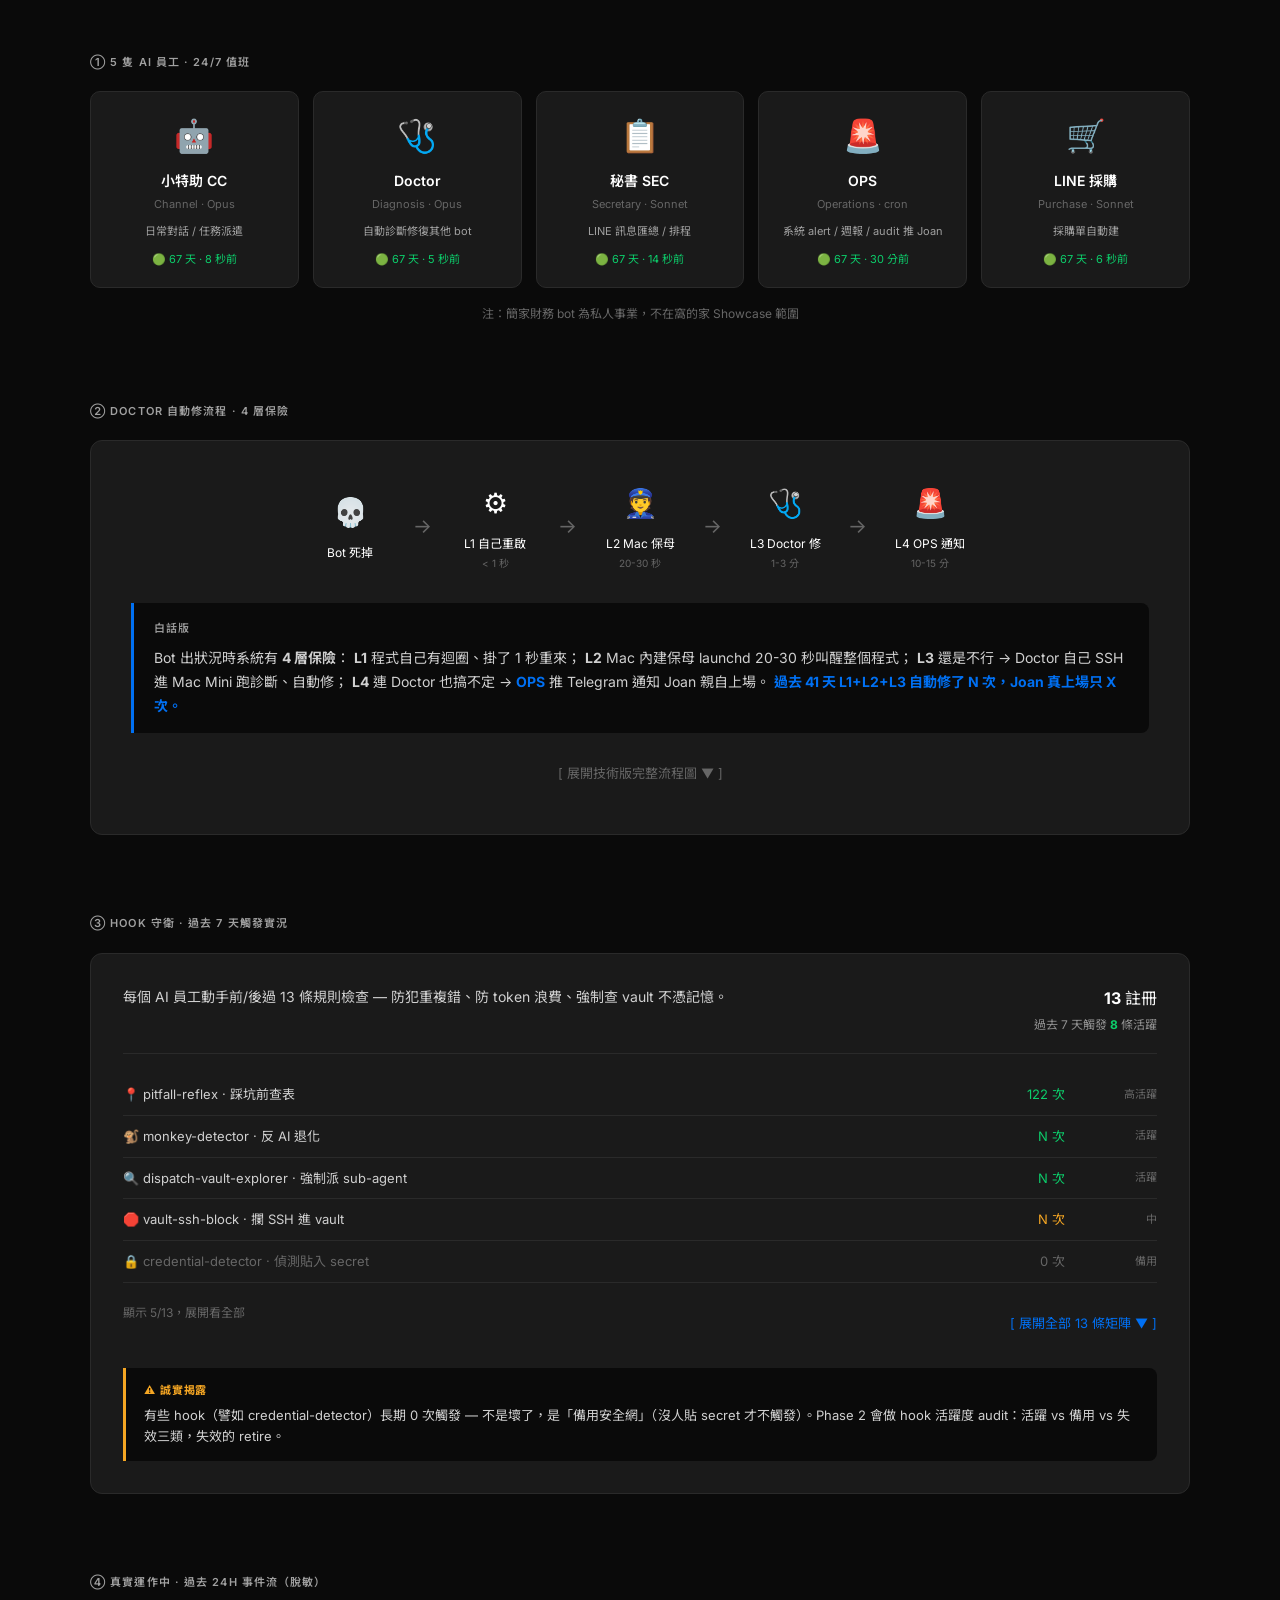
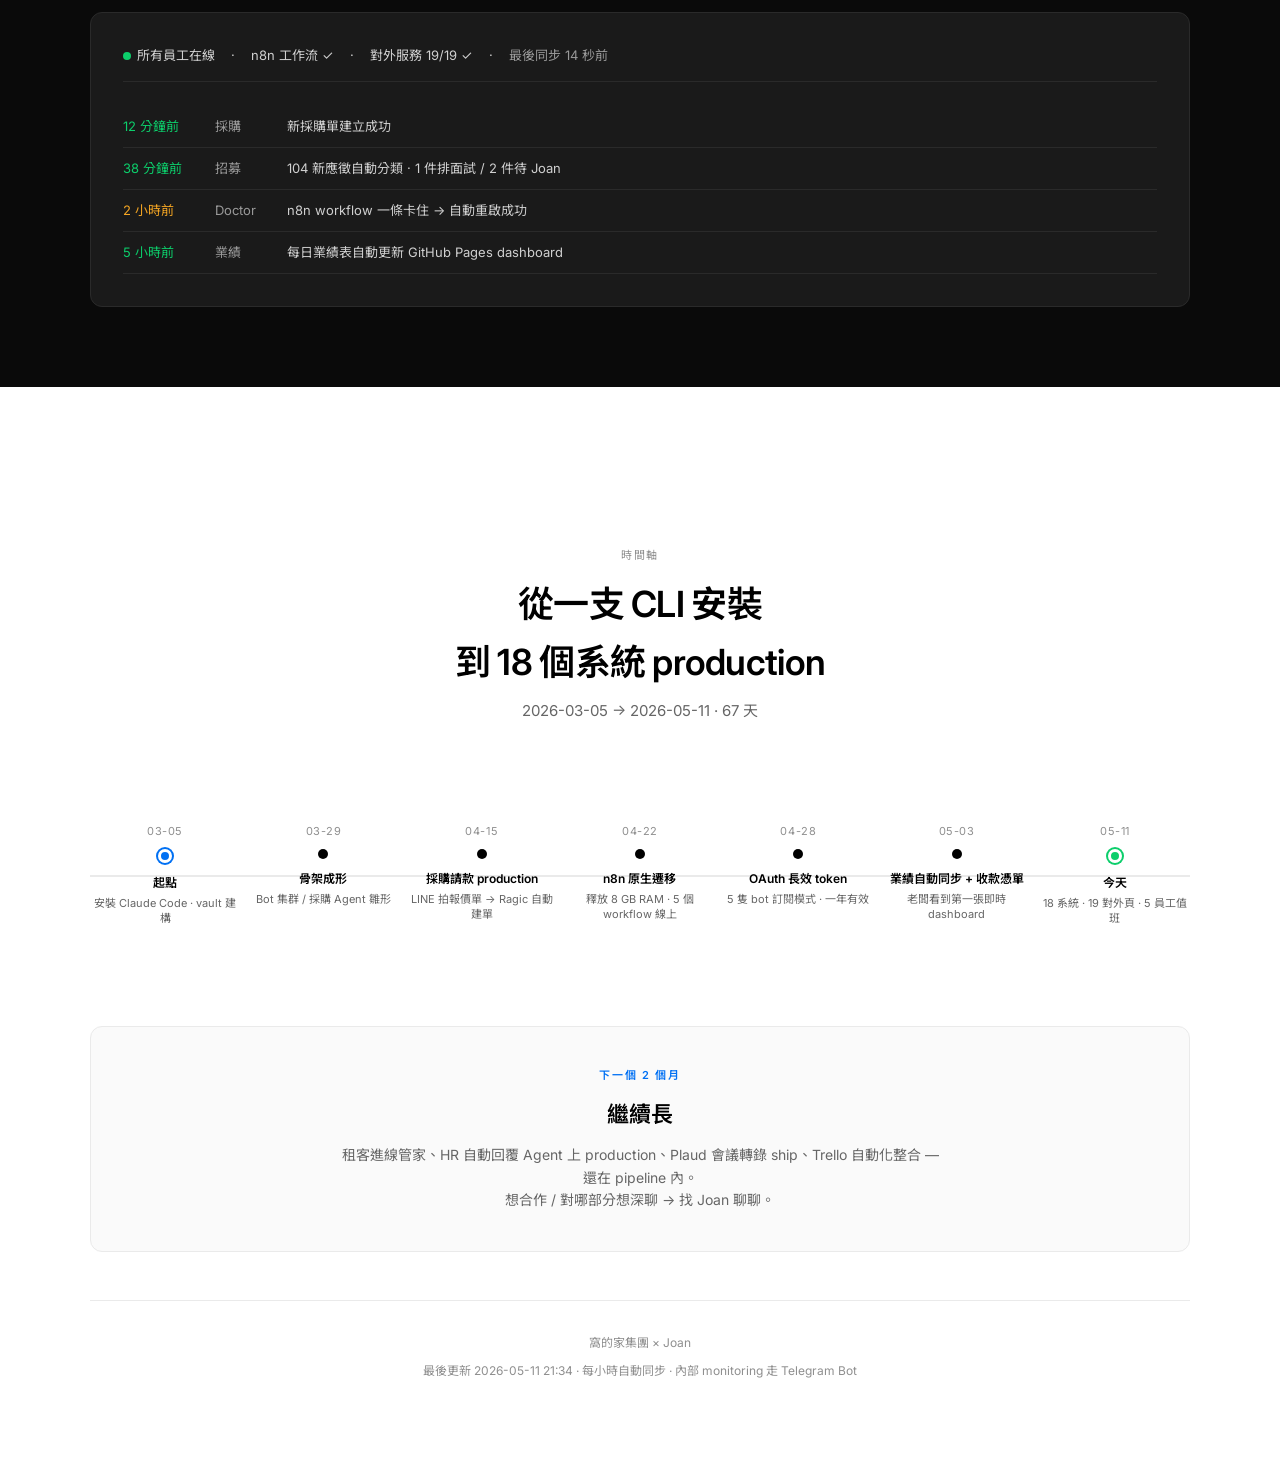
==== commit bd757c21: "feat: Phase 3 onboarding banner + Doctor toggle + visual polish - Add dismissible onboarding banner " ====
--- a/index.html
+++ b/index.html
@@ -15,6 +15,23 @@
 <body>
 
   <!-- ======================================================
+       Onboarding Banner — 訪客 5 分鐘路徑引導
+       ====================================================== -->
+  <div class="onboarding-banner" id="onboarding-banner">
+    <div class="onboarding-content">
+      <strong>第一次看？建議 5 分鐘路徑：</strong>
+      <ol>
+        <li>看 Hero 數字 — Joan 蓋了多少（30 秒）</li>
+        <li>滑到 6 業務面 grid — 認識覆蓋哪些工作（1 分鐘）</li>
+        <li>看生態地圖 — 18 系統怎麼串起來（1 分鐘）</li>
+        <li>滑到核心 Infra — Doctor 自動修 + 5 員工（2 分鐘）</li>
+        <li>看時間軸 footer — 67 天從 0 到 19 對外頁（30 秒）</li>
+      </ol>
+      <button class="onboarding-dismiss" id="onboarding-dismiss" aria-label="關閉">✕ 我懂了</button>
+    </div>
+  </div>
+
+  <!-- ======================================================
        Section 1: Hero — 敘事開場
        ====================================================== -->
   <section id="hero">
@@ -266,7 +283,17 @@
           <strong class="accent-text">過去 41 天 L1+L2+L3 自動修了 N 次，Joan 真上場只 X 次。</strong>
         </div>
 
-        <div class="expand-hint">[ 展開技術版完整 mermaid 流程圖 ▼ ]</div>
+        <div class="expand-hint" data-toggle="doctor-detail">[ 展開技術版完整流程圖 ▼ ]</div>
+        <div id="doctor-detail" class="expand-content" hidden>
+          <h4 style="color:white; font-size:14px; margin-bottom:16px;">技術版細節</h4>
+          <ul style="color:#d0d0d0; font-size:13px; line-height:1.8; padding-left:20px;">
+            <li><strong>L1 程式自我重啟</strong>：每隻 Bot run-session.sh while-loop，claude exit/error → 自動 respawn（&lt; 1 秒）</li>
+            <li><strong>L2 launchd KeepAlive</strong>：~/Library/LaunchAgents/com.claude.&lt;bot&gt;.plist + supervisor wrapper，bash 死 20-30 秒被叫醒</li>
+            <li><strong>L3 Doctor 自動修復框架</strong>：HTTP /inject endpoint → Doctor Agent SSH 進 Mac Mini → 跑診斷 SOP → 嘗試自修（重啟服務 / 更新 token / 清 cache）</li>
+            <li><strong>L4 OPS 推送</strong>：Doctor 修不好 → OPS cron 偵測 → Telegram 推 Joan「請親自處理 + SOP 連結」</li>
+          </ul>
+          <p style="color:#999; font-size:12px; margin-top:16px;">技術筆記：[[Doctor 自動修復框架]]、[[Claude_Bot集群架構]]、[[launchd_KeepAlive_踩坑筆記]]</p>
+        </div>
       </div>
     </div>
 
--- a/assets/style.css
+++ b/assets/style.css
@@ -453,3 +453,110 @@
 /* ── app.js dynamic event-row (from snapshot.json) ── */
 .event-ago { width: 80px; flex-shrink: 0; }
 .muted { color: var(--text-muted); font-size: 12px; }
+
+/* ============================================================
+   Onboarding Banner (Phase 3)
+   ============================================================ */
+.onboarding-banner {
+  background: linear-gradient(180deg, #F0F7FF 0%, var(--bg-white) 100%);
+  border-bottom: 1px solid var(--border);
+  padding: 24px 40px;
+  position: relative;
+  font-size: 14px;
+}
+.onboarding-banner.hidden { display: none; }
+.onboarding-content { max-width: 900px; margin: 0 auto; }
+.onboarding-content strong {
+  color: var(--accent);
+  font-size: 13px;
+  letter-spacing: 0.08em;
+  text-transform: uppercase;
+  display: block;
+  margin-bottom: 12px;
+}
+.onboarding-content ol {
+  list-style: none;
+  display: grid;
+  grid-template-columns: repeat(auto-fit, minmax(200px, 1fr));
+  gap: 8px 24px;
+  margin: 0;
+  padding: 0;
+  counter-reset: step;
+}
+.onboarding-content ol li {
+  font-size: 13px;
+  color: var(--text-main);
+  padding-left: 28px;
+  position: relative;
+  line-height: 1.5;
+  counter-increment: step;
+}
+.onboarding-content ol li::before {
+  content: counter(step);
+  position: absolute;
+  left: 0;
+  top: 0;
+  width: 20px;
+  height: 20px;
+  background: var(--accent);
+  color: white;
+  border-radius: 50%;
+  font-size: 11px;
+  font-weight: 600;
+  display: flex;
+  align-items: center;
+  justify-content: center;
+}
+.onboarding-dismiss {
+  position: absolute;
+  top: 20px;
+  right: 40px;
+  background: var(--bg-white);
+  border: 1px solid var(--border);
+  border-radius: 6px;
+  padding: 6px 12px;
+  font-size: 12px;
+  color: var(--text-light);
+  cursor: pointer;
+  transition: border-color 0.2s, color 0.2s;
+}
+.onboarding-dismiss:hover { border-color: var(--text-emphasis); color: var(--text-emphasis); }
+
+/* ============================================================
+   Doctor expand-content (Phase 3)
+   ============================================================ */
+.expand-content {
+  background: var(--dark-card);
+  border: 1px solid var(--dark-border);
+  border-radius: 8px;
+  padding: 24px;
+  margin-top: 16px;
+}
+.expand-content[hidden] { display: none; }
+.expand-hint { cursor: pointer; padding: 10px 0; transition: color 0.2s; }
+.expand-hint:hover { color: var(--accent); }
+
+/* ============================================================
+   Visual Polish (Phase 3)
+   ============================================================ */
+
+/* Hero CTA 浮起 */
+.cta-primary { transition: transform 0.2s, box-shadow 0.2s; }
+.cta-primary:hover { transform: translateY(-2px); box-shadow: 0 6px 20px rgba(0,112,243,0.25); }
+
+/* 生態地圖 node hover */
+.ecosys-layer .node { transition: border-color 0.2s; }
+.ecosys-layer .node.light { cursor: default; }
+.ecosys-layer .node.light:hover { border-color: var(--accent); }
+.ecosys-layer .node.dashed:hover { border-color: var(--accent); border-style: solid; }
+
+/* worker-card hover (暗色區) */
+.worker-card { transition: border-color 0.2s; }
+.worker-card:hover { border-color: var(--accent); }
+
+/* timeline-dot today pulse */
+@keyframes pulse {
+  0%, 100% { box-shadow: 0 0 0 2px var(--success); }
+  50% { box-shadow: 0 0 0 6px rgba(12, 206, 107, 0.3); }
+}
+.timeline-dot.today { animation: pulse 2s infinite; }
